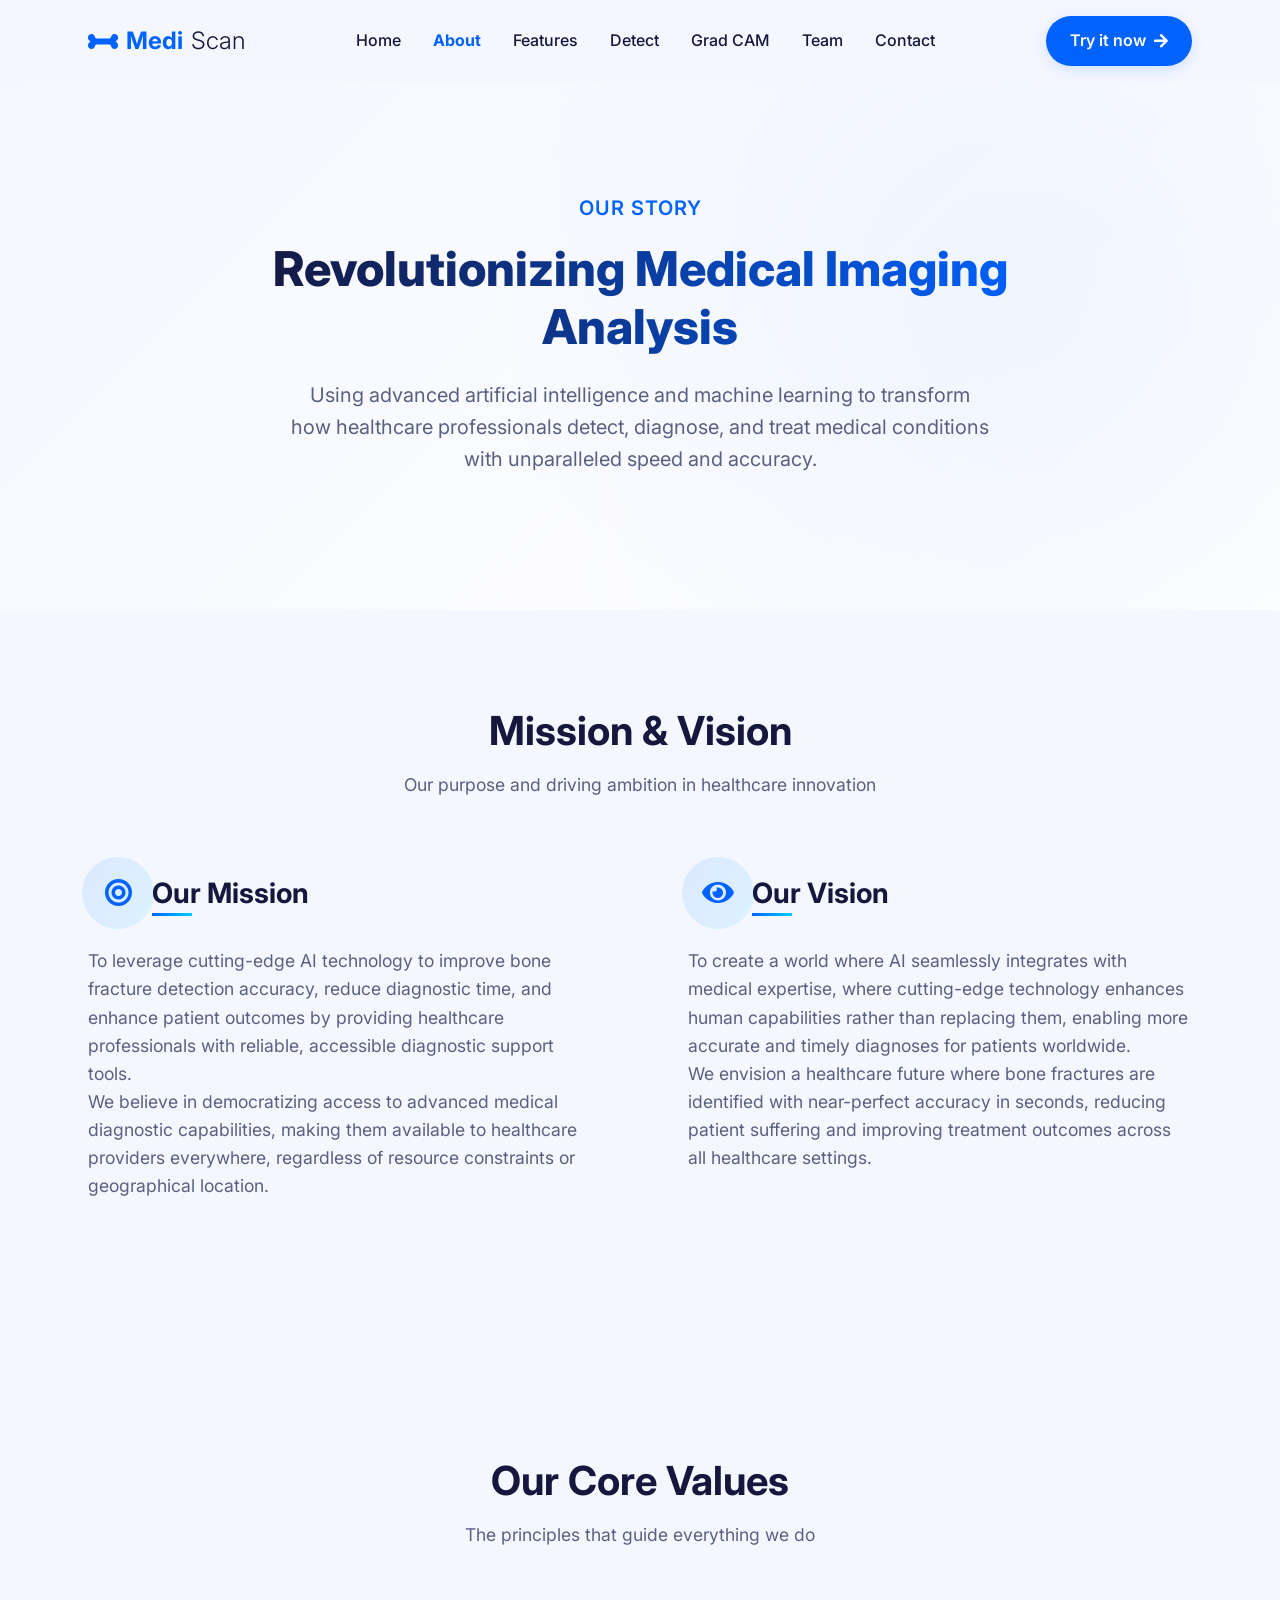
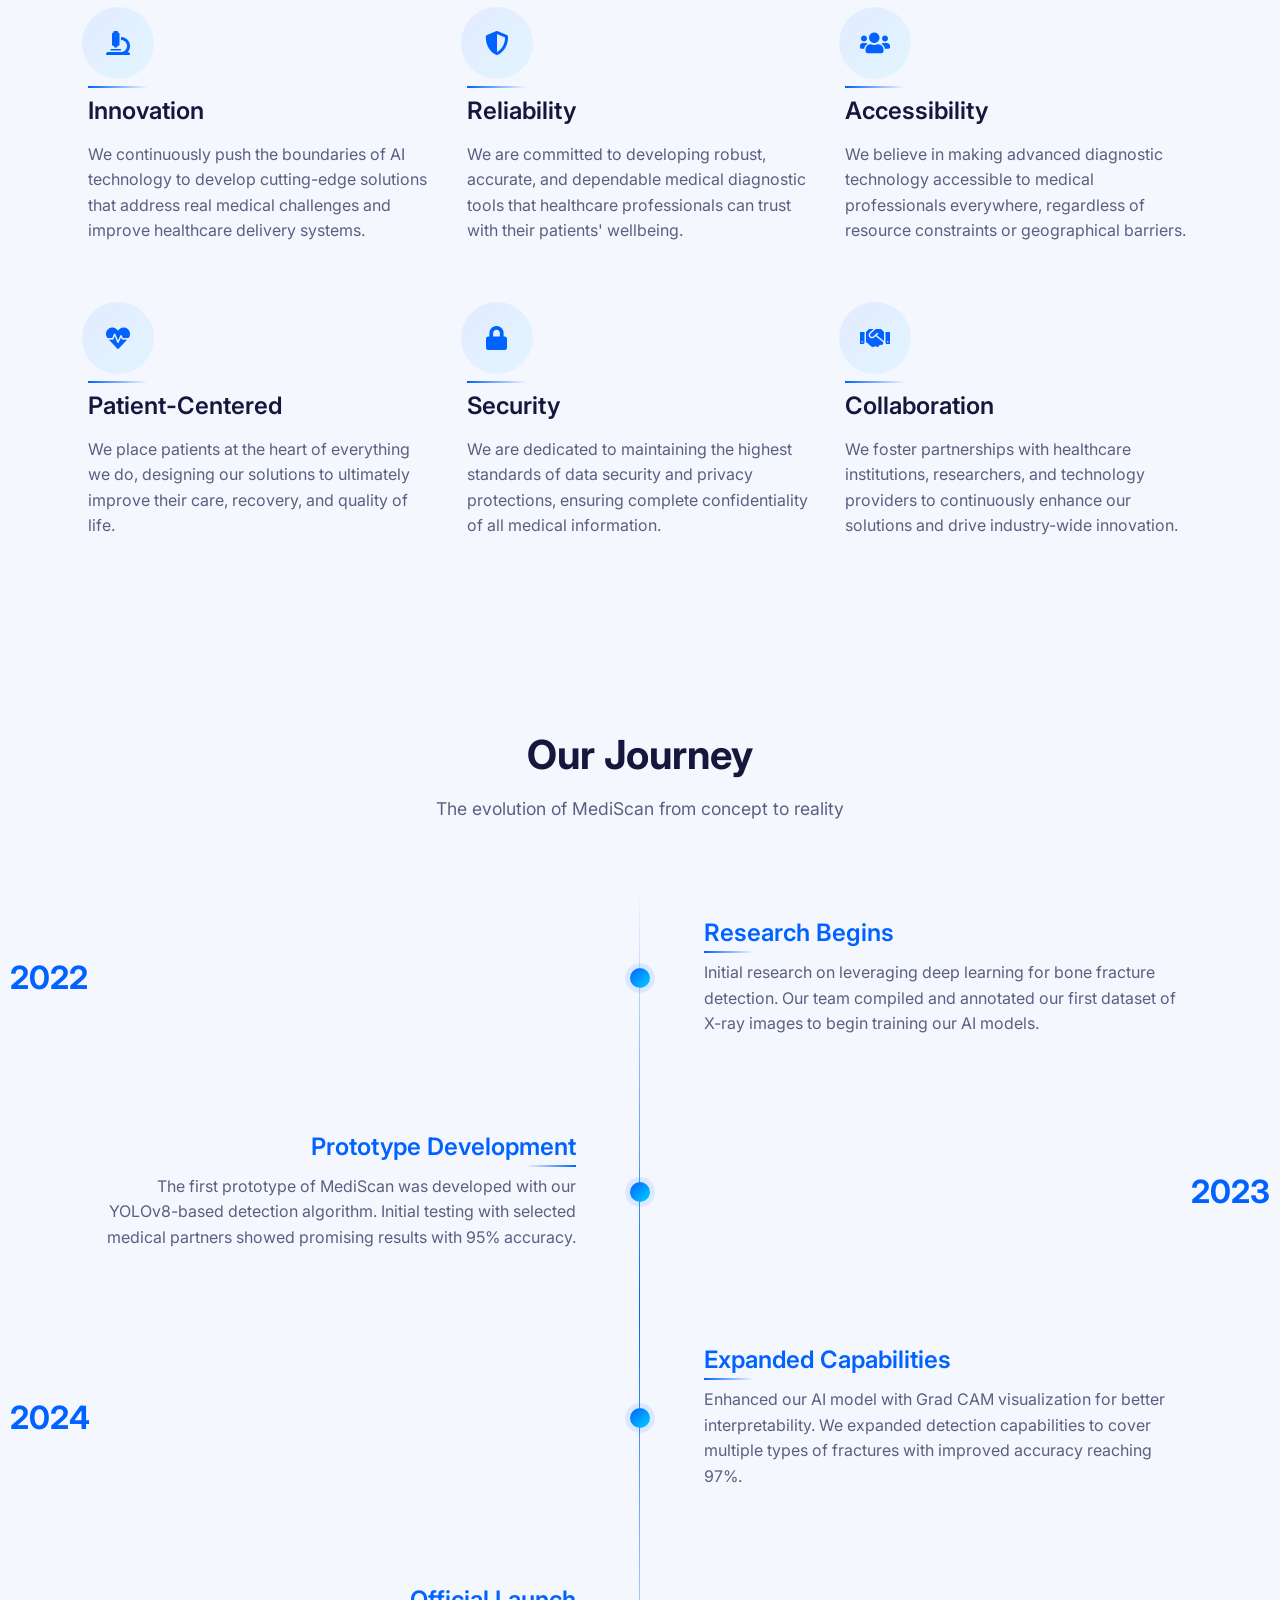
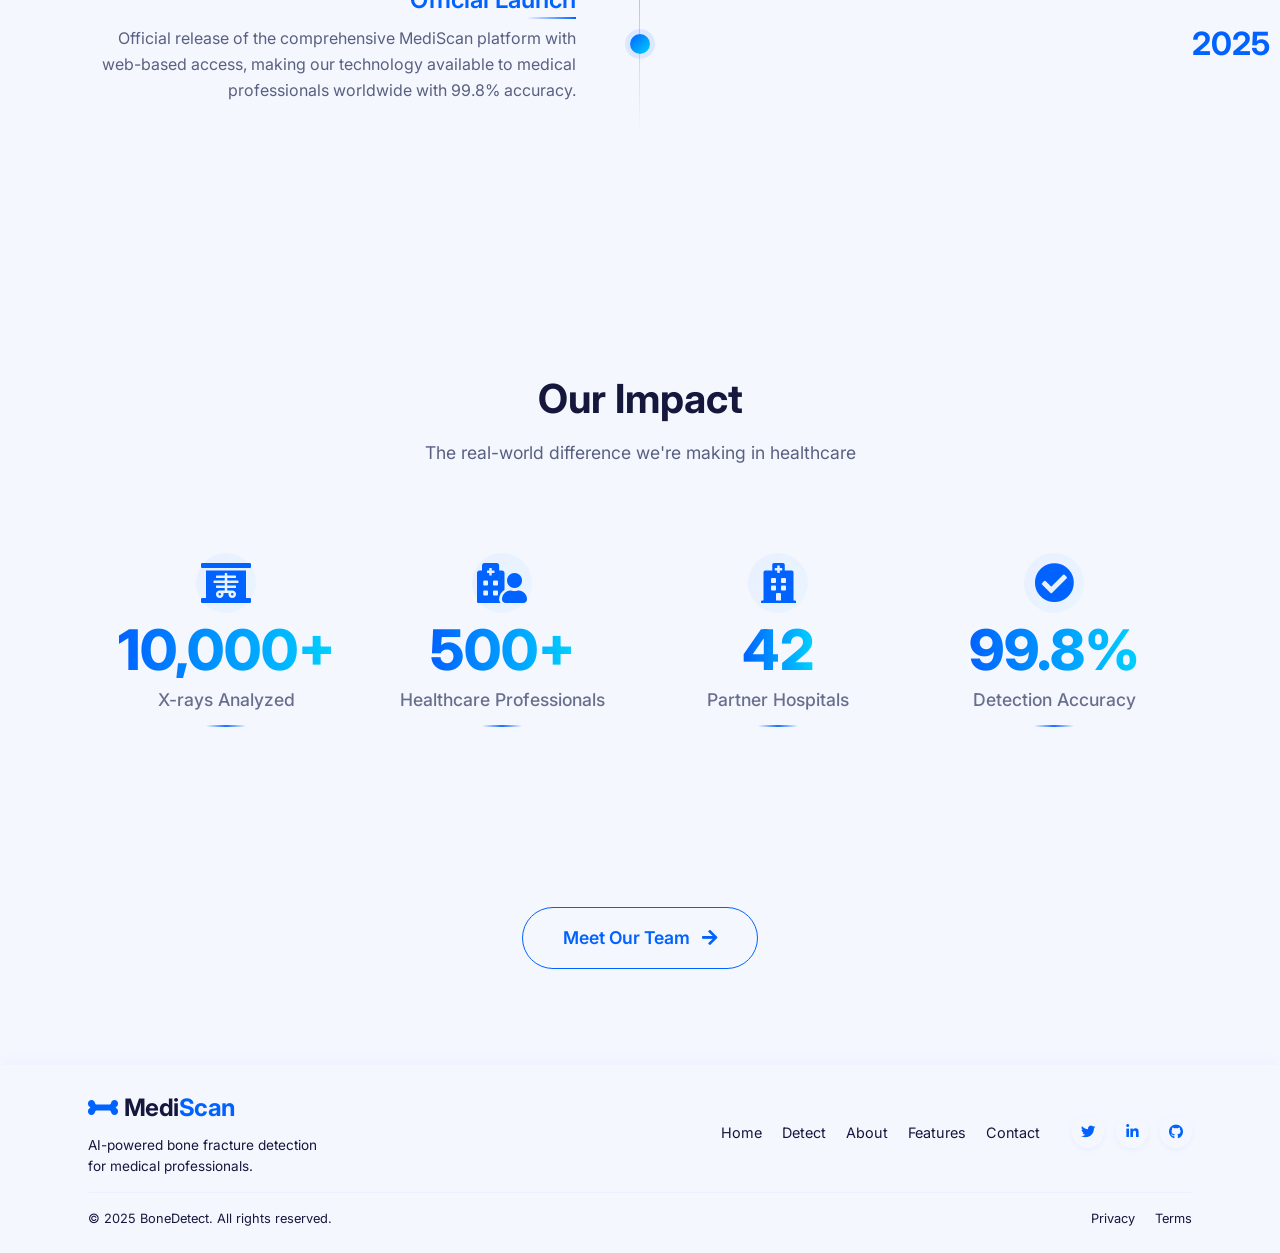
==== frontend/about.html @ 1d13b3a8 "Add team page with member profiles and animations - Created a new HTML file for the team page. - Imp" ====
<!DOCTYPE html>
<html lang="en">
  <head>
    <meta charset="UTF-8" />
    <meta name="viewport" content="width=device-width, initial-scale=1.0" />
    <title>MediScan | About Us</title>
    <link rel="stylesheet" href="styles.css" />
    <link rel="stylesheet" href="footer-styles.css" />
    <link rel="preconnect" href="https://fonts.googleapis.com">
    <link rel="preconnect" href="https://fonts.gstatic.com" crossorigin>
    <link href="https://fonts.googleapis.com/css2?family=Inter:wght@300;400;500;600;700;800&display=swap" rel="stylesheet">
    <link rel="stylesheet" href="https://cdnjs.cloudflare.com/ajax/libs/font-awesome/5.15.4/css/all.min.css" />
    <style>
      /* Custom About Page Styles */
      .about-hero {
        padding: 12rem 0 6rem;
        position: relative;
        overflow: hidden;
        background: linear-gradient(135deg, var(--surface-2) 0%, var(--white) 100%);
      }
      
      .about-hero-shape {
        position: absolute;
        top: -50%;
        right: -20%;
        width: 80%;
        height: 200%;
        background: radial-gradient(circle at center, rgba(0, 98, 255, 0.05) 0%, rgba(234, 239, 255, 0) 70%);
        border-radius: 50%;
        z-index: 0;
        animation: float 10s ease-in-out infinite;
      }
      
      .about-hero-content {
        position: relative;
        z-index: 1;
        max-width: 800px;
        margin: 0 auto;
        text-align: center;
      }
      
      .about-subtitle {
        font-size: 1.25rem;
        color: var(--primary);
        margin-bottom: 1rem;
        font-weight: 600;
        letter-spacing: 1px;
        text-transform: uppercase;
      }
      
      .about-title {
        font-size: 3rem;
        line-height: 1.2;
        margin-bottom: 1.5rem;
        font-weight: 800;
        background: linear-gradient(90deg, var(--text) 0%, var(--primary) 100%);
        -webkit-background-clip: text;
        -webkit-text-fill-color: transparent;
      }
      
      .about-description {
        font-size: 1.25rem;
        color: var(--text-light);
        margin-bottom: 2.5rem;
        max-width: 700px;
        margin-left: auto;
        margin-right: auto;
      }
      
      .about-section {
        padding: 6rem 0;
        position: relative;
      }
      
      .about-section.bg-light {
        background-color: var(--surface-2);
      }
      
      .section-header {
        text-align: center;
        max-width: 700px;
        margin: 0 auto 4rem;
      }
      
      .section-title {
        font-size: 2.5rem;
        font-weight: 700;
        margin-bottom: 1rem;
        color: var(--text);
      }
      
      .section-subtitle {
        font-size: 1.1rem;
        color: var(--text-light);
      }
      
      /* Mission & Vision Styles - Modern Flowing Design */
      .mission-vision-container {
        display: grid;
        grid-template-columns: repeat(2, 1fr);
        gap: 6rem;
        margin-bottom: 4rem;
        position: relative;
      }
      
      .mission-vision-container::after {
        content: "";
        position: absolute;
        top: 10%;
        left: 50%;
        height: 80%;
        width: 1px;
        background: linear-gradient(to bottom, transparent, var(--primary-light), transparent);
      }
      
      .mission-content, .vision-content {
        position: relative;
      }
      
      .mv-icon {
        display: inline-flex;
        align-items: center;
        justify-content: center;
        width: 60px;
        height: 60px;
        margin-bottom: 1.5rem;
        font-size: 1.75rem;
        color: var(--primary);
        position: relative;
        background: none;
      }
      
      .mv-icon::before {
        content: "";
        position: absolute;
        width: 100%;
        height: 100%;
        background: linear-gradient(135deg, rgba(0, 98, 255, 0.1) 0%, rgba(0, 209, 255, 0.1) 100%);
        border-radius: 50%;
        transform: scale(1.2) rotate(-15deg);
        z-index: -1;
      }
      
      .mv-title {
        font-size: 1.75rem;
        margin-bottom: 1rem;
        font-weight: 700;
        color: var(--text);
        position: relative;
        display: inline-block;
      }
      
      .mv-title::after {
        content: "";
        position: absolute;
        bottom: -5px;
        left: 0;
        width: 40px;
        height: 3px;
        background: linear-gradient(90deg, var(--primary) 0%, var(--accent) 100%);
      }
      
      .mv-text {
        color: var(--text-light);
        font-size: 1.1rem;
        line-height: 1.6;
      }
      
      /* Values Section - Modern Flowing Design */
      .values-container {
        display: grid;
        grid-template-columns: repeat(6, 1fr);
        gap: 4rem 2rem;
      }
      
      .value-item {
        grid-column: span 2;
        position: relative;
        transition: transform 0.3s ease;
      }
      
      .value-item:hover {
        transform: translateY(-8px);
      }
      
      .value-icon {
        width: 60px;
        height: 60px;
        display: flex;
        align-items: center;
        justify-content: center;
        margin-bottom: 1.5rem;
        font-size: 1.5rem;
        position: relative;
        color: var(--primary);
      }
      
      .value-icon::before {
        content: "";
        position: absolute;
        width: 100%;
        height: 100%;
        background: linear-gradient(135deg, rgba(0, 98, 255, 0.08) 0%, rgba(0, 209, 255, 0.08) 100%);
        border-radius: 50%;
        transform: scale(1.2);
        z-index: -1;
      }
      
      .value-icon::after {
        content: "";
        position: absolute;
        width: 100%;
        height: 2px;
        background: linear-gradient(90deg, var(--primary) 0%, transparent 100%);
        bottom: -15px;
        left: 0;
      }
      
      .value-title {
        font-size: 1.5rem;
        margin-bottom: 1rem;
        font-weight: 600;
        color: var(--text);
        position: relative;
        display: inline-block;
      }
      
      .value-description {
        color: var(--text-light);
        font-size: 1rem;
        line-height: 1.6;
      }
      
      /* Timeline Section - Modern Flowing Design */
      .timeline {
        position: relative;
        max-width: 1100px;
        margin: 3rem auto;
        padding: 2rem 0;
      }
      
      .timeline::before {
        content: '';
        position: absolute;
        top: 0;
        left: 50%;
        margin-left: -1px;
        width: 1px;
        height: 100%;
        background: linear-gradient(to bottom, transparent, var(--primary), transparent);
      }
      
      .timeline-item {
        position: relative;
        margin-bottom: 6rem;
        display: grid;
        grid-template-columns: 1fr 1fr;
        align-items: center;
      }
      
      .timeline-item:last-child {
        margin-bottom: 0;
      }
      
      .timeline-item:nth-child(odd) .timeline-content {
        grid-column: 2;
        grid-row: 1;
        padding-left: 4rem;
        text-align: left;
      }
      
      .timeline-item:nth-child(even) .timeline-content {
        grid-column: 1;
        grid-row: 1;
        padding-right: 4rem;
        text-align: right;
      }
      
      .timeline-content {
        position: relative;
        transition: transform 0.3s ease;
      }
      
      .timeline-item:nth-child(odd) .timeline-content:hover {
        transform: translateX(10px);
      }
      
      .timeline-item:nth-child(even) .timeline-content:hover {
        transform: translateX(-10px);
      }
      
      .timeline-year {
        position: absolute;
        top: 50%;
        color: var(--primary);
        display: flex;
        align-items: center;
        justify-content: center;
        font-weight: 700;
        transform: translateY(-50%);
        z-index: 2;
        font-size: 2rem;
        background: none;
      }
      
      .timeline-item:nth-child(odd) .timeline-year {
        left: -80px;
      }
      
      .timeline-item:nth-child(even) .timeline-year {
        right: -80px;
      }
      
      .timeline-item::after {
        content: '';
        position: absolute;
        top: 50%;
        left: 50%;
        width: 20px;
        height: 20px;
        border-radius: 50%;
        background: linear-gradient(135deg, var(--primary) 0%, var(--accent) 100%);
        transform: translate(-50%, -50%);
        z-index: 1;
        box-shadow: 0 0 0 5px rgba(0, 98, 255, 0.1);
      }
      
      .timeline-title {
        font-size: 1.5rem;
        margin-bottom: 0.75rem;
        font-weight: 600;
        color: var(--primary);
        position: relative;
        display: inline-block;
      }
      
      .timeline-item:nth-child(odd) .timeline-title::after {
        content: "";
        position: absolute;
        bottom: -5px;
        left: 0;
        width: 50px;
        height: 2px;
        background: linear-gradient(90deg, var(--primary), transparent);
      }
      
      .timeline-item:nth-child(even) .timeline-title::after {
        content: "";
        position: absolute;
        bottom: -5px;
        right: 0;
        width: 50px;
        height: 2px;
        background: linear-gradient(90deg, transparent, var(--primary));
      }
      
      .timeline-description {
        color: var(--text-light);
        font-size: 1rem;
        line-height: 1.6;
      }
      
      /* Stats Section - Modern Flowing Design */
      .stats-row {
        display: flex;
        flex-wrap: wrap;
        justify-content: space-between;
        position: relative;
        padding: 2rem 0;
      }
      
      .stat-block {
        flex: 1;
        min-width: 200px;
        padding: 0 2rem;
        margin-bottom: 2rem;
        position: relative;
        display: flex;
        flex-direction: column;
        align-items: center;
        transition: transform 0.3s ease;
      }
      
      .stat-block:hover {
        transform: translateY(-10px);
      }
      
      .stat-block::after {
        content: "";
        position: absolute;
        top: 10%;
        right: 0;
        width: 1px;
        height: 80%;
        background: linear-gradient(to bottom, transparent, var(--primary-light) 30%, var(--primary-light) 70%, transparent);
        opacity: 0.5;
      }
      
      .stat-block:last-child::after {
        display: none;
      }
      
      .stat-icon {
        position: relative;
        width: auto;
        height: auto;
        border-radius: 0;
        display: flex;
        align-items: center;
        justify-content: center;
        margin-bottom: 1.2rem;
        color: var(--primary);
        font-size: 2.5rem;
        background: none;
        transform: none;
      }
      
      .stat-icon::before {
        content: "";
        position: absolute;
        width: 60px;
        height: 60px;
        background: linear-gradient(135deg, rgba(0, 98, 255, 0.05) 0%, rgba(0, 209, 255, 0.05) 100%);
        border-radius: 50%;
        transform: scale(1) rotate(-15deg);
        z-index: -1;
      }
      
      .stat-number {
        font-size: 3.5rem;
        font-weight: 800;
        margin-bottom: 0.5rem;
        background: linear-gradient(90deg, var(--primary) 0%, var(--accent) 100%);
        -webkit-background-clip: text;
        -webkit-text-fill-color: transparent;
        line-height: 1;
      }
      
      .stat-label {
        color: var(--text-light);
        font-size: 1.1rem;
        font-weight: 500;
        text-align: center;
        position: relative;
      }
      
      .stat-label::after {
        content: "";
        position: absolute;
        bottom: -12px;
        left: 50%;
        transform: translateX(-50%);
        width: 40px;
        height: 2px;
        background: linear-gradient(90deg, transparent, var(--primary), transparent);
      }
      
      .team-preview {
        margin-top: 5rem;
        text-align: center;
        position: relative;
        padding-top: 3rem;
      }
      
      .team-preview::before {
        content: "";
        position: absolute;
        top: 0;
        left: 50%;
        transform: translateX(-50%);
        width: 200px;
        height: 1px;
        background: linear-gradient(90deg, transparent, var(--primary-light), transparent);
      }
      
      .team-cta {
        display: inline-flex;
        align-items: center;
        gap: 0.75rem;
        background: none;
        color: var(--primary);
        border: 1px solid var(--primary);
        border-radius: 50px;
        padding: 1rem 2.5rem;
        font-size: 1.1rem;
        font-weight: 600;
        text-decoration: none;
        transition: all 0.3s ease;
        position: relative;
        overflow: hidden;
        z-index: 1;
      }
      
      .team-cta::before {
        content: "";
        position: absolute;
        top: 0;
        left: 0;
        width: 0;
        height: 100%;
        background: linear-gradient(90deg, var(--primary) 0%, var(--primary-dark) 100%);
        transition: all 0.3s ease;
        z-index: -1;
      }
      
      .team-cta:hover {
        color: white;
        transform: translateY(-5px);
        box-shadow: 0 10px 20px rgba(0, 98, 255, 0.15);
      }
      
      .team-cta:hover::before {
        width: 100%;
      }
      
      @media (max-width: 992px) {
        .about-title {
          font-size: 2.5rem;
        }
        
        .mission-vision-container {
          grid-template-columns: 1fr;
          gap: 4rem;
        }
        
        .values-container {
          grid-template-columns: repeat(2, 1fr);
        }
        
        .value-item {
          grid-column: span 1;
        }
      }
      
      @media (max-width: 768px) {
        .about-hero {
          padding: 9rem 0 4rem;
        }
        
        .about-title {
          font-size: 2.2rem;
        }
        
        .about-description {
          font-size: 1.1rem;
        }
        
        .section-title {
          font-size: 2rem;
        }
        
        .values-container {
          grid-template-columns: 1fr;
        }
        
        .timeline::before {
          left: 30px;
        }
        
        .timeline-item {
          grid-template-columns: 1fr;
        }
        
        .timeline-item:nth-child(odd) .timeline-content,
        .timeline-item:nth-child(even) .timeline-content {
          grid-column: 1;
          grid-row: 1;
          padding-left: 60px;
          padding-right: 0;
          text-align: left;
        }
        
        .timeline-item:nth-child(odd) .timeline-year,
        .timeline-item:nth-child(even) .timeline-year {
          left: 0;
          top: 0;
          transform: none;
          width: 80px;
        }
        
        .timeline-item::after {
          left: 30px;
        }
        
        .stat-block::after {
          display: none;
        }
        
        .stat-block {
          flex-basis: 50%;
        }
      }
      
      @media (max-width: 576px) {
        .stat-block {
          flex-basis: 100%;
        }
      }
      
      /* Animations */
      @keyframes float {
        0% {
          transform: translateY(0) rotate(0);
        }
        50% {
          transform: translateY(-30px) rotate(8deg);
        }
        100% {
          transform: translateY(0) rotate(0);
        }
      }
    </style>
  </head>

  <body>
    <!-- NAVIGATION PLACEHOLDER -->
    <div id="nav-placeholder"></div>

    <!-- CONTENT SECTIONS -->
    <main class="about-page">
      <!-- ABOUT HERO SECTION -->
      <section class="about-hero">
        <div class="about-hero-shape"></div>
        <div class="container">
          <div class="about-hero-content">
            <p class="about-subtitle">Our Story</p>
            <h1 class="about-title">Revolutionizing Medical Imaging Analysis</h1>
            <p class="about-description">
              Using advanced artificial intelligence and machine learning to transform how healthcare professionals detect, diagnose, and treat medical conditions with unparalleled speed and accuracy.
            </p>
          </div>
        </div>
      </section>

      <!-- MISSION & VISION SECTION -->
      <section class="about-section">
        <div class="container">
          <div class="section-header">
            <h2 class="section-title">Mission & Vision</h2>
            <p class="section-subtitle">Our purpose and driving ambition in healthcare innovation</p>
          </div>

          <div class="mission-vision-container">
            <div class="mission-content">
              <div class="mv-icon">
                <i class="fas fa-bullseye"></i>
              </div>
              <h3 class="mv-title">Our Mission</h3>
              <p class="mv-text">
                To leverage cutting-edge AI technology to improve bone fracture detection accuracy, reduce diagnostic time, and enhance patient outcomes by providing healthcare professionals with reliable, accessible diagnostic support tools.
              </p>
              <p class="mv-text">
                We believe in democratizing access to advanced medical diagnostic capabilities, making them available to healthcare providers everywhere, regardless of resource constraints or geographical location.
              </p>
            </div>

            <div class="vision-content">
              <div class="mv-icon">
                <i class="fas fa-eye"></i>
              </div>
              <h3 class="mv-title">Our Vision</h3>
              <p class="mv-text">
                To create a world where AI seamlessly integrates with medical expertise, where cutting-edge technology enhances human capabilities rather than replacing them, enabling more accurate and timely diagnoses for patients worldwide.
              </p>
              <p class="mv-text">
                We envision a healthcare future where bone fractures are identified with near-perfect accuracy in seconds, reducing patient suffering and improving treatment outcomes across all healthcare settings.
              </p>
            </div>
          </div>
        </div>
      </section>

      <!-- CORE VALUES SECTION -->
      <section class="about-section bg-light">
        <div class="container">
          <div class="section-header">
            <h2 class="section-title">Our Core Values</h2>
            <p class="section-subtitle">The principles that guide everything we do</p>
          </div>

          <div class="values-container">
            <div class="value-item">
              <div class="value-icon">
                <i class="fas fa-microscope"></i>
              </div>
              <h3 class="value-title">Innovation</h3>
              <p class="value-description">
                We continuously push the boundaries of AI technology to develop cutting-edge solutions that address real medical challenges and improve healthcare delivery systems.
              </p>
            </div>

            <div class="value-item">
              <div class="value-icon">
                <i class="fas fa-shield-alt"></i>
              </div>
              <h3 class="value-title">Reliability</h3>
              <p class="value-description">
                We are committed to developing robust, accurate, and dependable medical diagnostic tools that healthcare professionals can trust with their patients' wellbeing.
              </p>
            </div>

            <div class="value-item">
              <div class="value-icon">
                <i class="fas fa-users"></i>
              </div>
              <h3 class="value-title">Accessibility</h3>
              <p class="value-description">
                We believe in making advanced diagnostic technology accessible to medical professionals everywhere, regardless of resource constraints or geographical barriers.
              </p>
            </div>

            <div class="value-item">
              <div class="value-icon">
                <i class="fas fa-heartbeat"></i>
              </div>
              <h3 class="value-title">Patient-Centered</h3>
              <p class="value-description">
                We place patients at the heart of everything we do, designing our solutions to ultimately improve their care, recovery, and quality of life.
              </p>
            </div>

            <div class="value-item">
              <div class="value-icon">
                <i class="fas fa-lock"></i>
              </div>
              <h3 class="value-title">Security</h3>
              <p class="value-description">
                We are dedicated to maintaining the highest standards of data security and privacy protections, ensuring complete confidentiality of all medical information.
              </p>
            </div>

            <div class="value-item">
              <div class="value-icon">
                <i class="fas fa-handshake"></i>
              </div>
              <h3 class="value-title">Collaboration</h3>
              <p class="value-description">
                We foster partnerships with healthcare institutions, researchers, and technology providers to continuously enhance our solutions and drive industry-wide innovation.
              </p>
            </div>
          </div>
        </div>
      </section>

      <!-- TIMELINE SECTION -->
      <section class="about-section">
        <div class="container">
          <div class="section-header">
            <h2 class="section-title">Our Journey</h2>
            <p class="section-subtitle">The evolution of MediScan from concept to reality</p>
          </div>

          <div class="timeline">
            <div class="timeline-item">
              <div class="timeline-content">
                <h3 class="timeline-title">Research Begins</h3>
                <p class="timeline-description">
                  Initial research on leveraging deep learning for bone fracture detection. Our team compiled and annotated our first dataset of X-ray images to begin training our AI models.
                </p>
              </div>
              <div class="timeline-year">2022</div>
            </div>

            <div class="timeline-item">
              <div class="timeline-content">
                <h3 class="timeline-title">Prototype Development</h3>
                <p class="timeline-description">
                  The first prototype of MediScan was developed with our YOLOv8-based detection algorithm. Initial testing with selected medical partners showed promising results with 95% accuracy.
                </p>
              </div>
              <div class="timeline-year">2023</div>
            </div>

            <div class="timeline-item">
              <div class="timeline-content">
                <h3 class="timeline-title">Expanded Capabilities</h3>
                <p class="timeline-description">
                  Enhanced our AI model with Grad CAM visualization for better interpretability. We expanded detection capabilities to cover multiple types of fractures with improved accuracy reaching 97%.
                </p>
              </div>
              <div class="timeline-year">2024</div>
            </div>

            <div class="timeline-item">
              <div class="timeline-content">
                <h3 class="timeline-title">Official Launch</h3>
                <p class="timeline-description">
                  Official release of the comprehensive MediScan platform with web-based access, making our technology available to medical professionals worldwide with 99.8% accuracy.
                </p>
              </div>
              <div class="timeline-year">2025</div>
            </div>
          </div>
        </div>
      </section>

      <!-- STATS SECTION -->
      <section class="about-section bg-light">
        <div class="container">
          <div class="section-header">
            <h2 class="section-title">Our Impact</h2>
            <p class="section-subtitle">The real-world difference we're making in healthcare</p>
          </div>

          <div class="stats-row">
            <div class="stat-block">
              <div class="stat-icon">
                <i class="fas fa-x-ray"></i>
              </div>
              <div class="stat-number">10,000+</div>
              <div class="stat-label">X-rays Analyzed</div>
            </div>

            <div class="stat-block">
              <div class="stat-icon">
                <i class="fas fa-hospital-user"></i>
              </div>
              <div class="stat-number">500+</div>
              <div class="stat-label">Healthcare Professionals</div>
            </div>

            <div class="stat-block">
              <div class="stat-icon">
                <i class="fas fa-hospital"></i>
              </div>
              <div class="stat-number">42</div>
              <div class="stat-label">Partner Hospitals</div>
            </div>

            <div class="stat-block">
              <div class="stat-icon">
                <i class="fas fa-check-circle"></i>
              </div>
              <div class="stat-number">99.8%</div>
              <div class="stat-label">Detection Accuracy</div>
            </div>
          </div>

          <div class="team-preview">
            <a href="team.html" class="team-cta">
              Meet Our Team <i class="fas fa-arrow-right"></i>
            </a>
          </div>
        </div>
      </section>
    </main>

    <!-- FOOTER -->
    <div id="footer-placeholder"></div>

    <!-- Scripts -->
    <script src="nav-handler.js"></script>
    <script src="footer-handler.js"></script>
    <script>
      // Animation on scroll
      const animatedSections = document.querySelectorAll('.mission-content, .vision-content, .value-item, .timeline-item, .stat-block');
      
      const observer = new IntersectionObserver((entries) => {
        entries.forEach(entry => {
          if (entry.isIntersecting) {
            entry.target.style.opacity = '1';
            entry.target.style.transform = 'translateY(0)';
            observer.unobserve(entry.target);
          }
        });
      }, { threshold: 0.15 });
      
      animatedSections.forEach(el => {
        el.style.opacity = '0';
        el.style.transform = 'translateY(30px)';
        el.style.transition = 'opacity 0.6s ease, transform 0.6s ease';
        observer.observe(el);
      });
    </script>
  </body>
</html>
---- frontend/styles.css ----
:root {
  /* Modern color palette */
  --primary: #0062FF;
  --primary-dark: #0048c2;
  --secondary: #EAEFFF;
  --accent: #00D1FF;
  --text: #15173D;
  --text-light: #596080;
  --bg: #FFFFFF;
  --white: #ffffff;
  --error: #FF8A80;
  --success: #81C784;
  --bone: #FAFBFF;
  --surface-1: #FFFFFF;
  --surface-2: #F5F7FF;
  --shadow: 0 4px 20px rgba(0, 98, 255, 0.08);
  --card-shadow: 0 8px 30px rgba(0, 98, 255, 0.05);
  --transition: all 0.3s ease;
  --font-xs: 0.875rem;    /* 14px */
  --font-sm: 1rem;        /* 16px */
  --font-md: 1.125rem;    /* 18px */
  --font-lg: 1.25rem;     /* 20px */
  --font-xl: 1.5rem;      /* 24px */
  --font-2xl: 2rem;       /* 32px */
  --font-3xl: 2.5rem;     /* 40px */
  --font-4xl: 3.5rem;     /* 56px */
  --heading-font: 'Inter', sans-serif;
  --body-font: 'Inter', sans-serif;
}

* {
  margin: 0;
  padding: 0;
  box-sizing: border-box;
}

/* Core Animations */
@keyframes fade-in {
  0% { opacity: 0; transform: translateY(20px); }
  100% { opacity: 1; transform: translateY(0); }
}

@keyframes slide-in-left {
  0% { opacity: 0; transform: translateX(-30px); }
  100% { opacity: 1; transform: translateX(0); }
}

@keyframes slide-in-right {
  0% { opacity: 0; transform: translateX(30px); }
  100% { opacity: 1; transform: translateX(0); }
}

@keyframes scale-in {
  0% { opacity: 0; transform: scale(0.9); }
  100% { opacity: 1; transform: scale(1); }
}

@keyframes float {
  0% { transform: translateY(0px); }
  50% { transform: translateY(-10px); }
  100% { transform: translateY(0px); }
}

body {
  font-family: var(--body-font), -apple-system, BlinkMacSystemFont, 'Segoe UI', Roboto, sans-serif;
  background-color: var(--surface-2);
  color: var(--text);
  line-height: 1.6;
  overflow-x: hidden;
  margin: 0;
}

/* HEADER AND NAVIGATION */
.header {
  position: fixed;
  width: 100%;
  z-index: 1000;
  transition: background-color 0.3s ease, box-shadow 0.3s ease;
  padding: 1rem 0;
  background-color: var(--surface-2);
}

.header.scrolled {
  background-color: var(--surface-2);
  backdrop-filter: blur(10px);
  box-shadow: 0 4px 20px rgba(0, 0, 0, 0.06);
}

.container {
  width: 90%;
  max-width: 1400px;
  margin: 0 auto;
}

.nav-container {
  display: flex;
  justify-content: space-between;
  align-items: center;
}

.logo {
  font-weight: 700;
  font-size: 1.5rem;
  color: var(--primary);
  text-decoration: none;
  display: flex;
  align-items: center;
  gap: 0.5rem;
}

.logo span {
  font-weight: 300;
  color: var(--text);
}

.nav-links {
  display: flex;
  gap: 2rem;
  align-items: center;
}

.nav-links a {
  color: var(--text);
  text-decoration: none;
  font-weight: 500;
  font-size: 1rem;
  transition: color 0.3s ease;
  position: relative;
}

.nav-links a::after {
  content: '';
  position: absolute;
  bottom: -5px;
  left: 0;
  width: 0;
  height: 2px;
  background-color: var(--primary);
  transition: width 0.3s ease;
}

.nav-links a:hover {
  color: var(--primary);
}

.nav-links a:hover::after {
  width: 100%;
}

.cta-button {
  background-color: var(--primary);
  color: var(--white);
  border: none;
  border-radius: 50px;
  padding: 0.75rem 1.5rem;
  font-weight: 600;
  cursor: pointer;
  transition: transform 0.3s ease, background-color 0.3s ease, box-shadow 0.3s ease;
  box-shadow: 0 4px 15px rgba(0, 98, 255, 0.15);
  display: inline-flex;
  align-items: center;
  gap: 0.5rem;
  text-decoration: none;
}

.cta-button:hover {
  background-color: var(--primary-dark);
  transform: translateY(-2px);
  box-shadow: 0 6px 20px rgba(0, 98, 255, 0.2);
}

.mobile-menu-button {
  display: none;
  background: none;
  border: none;
  color: var(--text);
  font-size: 1.5rem;
  cursor: pointer;
}

/* MOBILE NAVIGATION */
.mobile-nav {
  position: fixed;
  top: 0;
  left: 0;
  width: 100%;
  height: 100vh;
  background-color: var(--white);
  display: flex;
  flex-direction: column;
  padding: 2rem;
  transform: translateY(-100%);
  transition: transform 0.3s ease;
  z-index: 1001;
}

.mobile-nav.active {
  transform: translateY(0);
}

.mobile-nav-header {
  display: flex;
  justify-content: space-between;
  align-items: center;
  margin-bottom: 2rem;
}

.mobile-nav-close {
  background: none;
  border: none;
  font-size: 1.5rem;
  cursor: pointer;
}

.mobile-nav-links {
  display: flex;
  flex-direction: column;
  gap: 1.5rem;
}

.mobile-nav-links a {
  color: var(--text);
  text-decoration: none;
  font-size: 1.2rem;
  font-weight: 600;
}

/* HERO SECTION */
.hero {
  padding: 10rem 0 6rem;
  position: relative;
  overflow: hidden;
}

.hero-bg {
  position: absolute;
  top: -50%;
  right: -20%;
  width: 80%;
  height: 200%;
  background: radial-gradient(circle at center, rgba(0, 98, 255, 0.05) 0%, rgba(234, 239, 255, 0) 70%);
  border-radius: 50%;
  z-index: -1;
  animation: float 10s ease-in-out infinite;
}

.hero-grid {
  display: grid;
  grid-template-columns: 1.2fr 0.8fr;
  gap: 3rem;
  align-items: center;
}

.hero-content {
  animation: fade-in 1s ease forwards;
}

.hero-image {
  position: relative;
}

.hero-image img {
  width: 100%;
  border-radius: 12px;
  box-shadow: 0 20px 40px rgba(0, 0, 0, 0.08);
  animation: scale-in 1s ease forwards;
}

.hero-badge {
  position: absolute;
  bottom: -20px;
  left: -20px;
  background: var(--white);
  padding: 1rem;
  border-radius: 12px;
  box-shadow: 0 10px 30px rgba(0, 0, 0, 0.06);
  display: flex;
  align-items: center;
  gap: 0.75rem;
  font-weight: 600;
  font-size: 0.9rem;
  animation: slide-in-left 1s 0.5s ease forwards;
  opacity: 0;
  transform: translateX(-30px);
}

.hero-badge-icon {
  background: var(--primary);
  color: var(--white);
  width: 40px;
  height: 40px;
  border-radius: 10px;
  display: flex;
  align-items: center;
  justify-content: center;
  font-size: 1.2rem;
}

.hero-heading {
  font-size: 3.5rem;
  line-height: 1.1;
  margin-bottom: 1.5rem;
  font-family: var(--heading-font);
  font-weight: 800;
  background: linear-gradient(90deg, var(--text) 0%, var(--primary) 100%);
  -webkit-background-clip: text;
  -webkit-text-fill-color: transparent;
}

.hero-subheading {
  font-size: 1.5rem;
  color: var(--primary);
  margin-bottom: 1.5rem;
  font-weight: 600;
}

.hero-description {
  font-size: 1.1rem;
  color: var(--text-light);
  margin-bottom: 2.5rem;
  max-width: 90%;
}

.hero-buttons {
  display: flex;
  gap: 1rem;
}

.btn-primary {
  background-color: var(--primary);
  color: var(--white);
  border: none;
  border-radius: 50px;
  padding: 1rem 2rem;
  font-weight: 600;
  font-size: 1rem;
  cursor: pointer;
  transition: transform 0.3s ease, background-color 0.3s ease, box-shadow 0.3s ease;
  box-shadow: 0 4px 15px rgba(0, 98, 255, 0.15);
  display: inline-flex;
  align-items: center;
  gap: 0.5rem;
  text-decoration: none;
}

.btn-primary:hover {
  background-color: var(--primary-dark);
  transform: translateY(-2px);
  box-shadow: 0 6px 20px rgba(0, 98, 255, 0.2);
}

.btn-secondary {
  background-color: transparent;
  color: var(--text);
  border: 2px solid var(--text-light);
  border-radius: 50px;
  padding: 1rem 2rem;
  font-weight: 600;
  font-size: 1rem;
  cursor: pointer;
  transition: all 0.3s ease;
  display: inline-flex;
  align-items: center;
  gap: 0.5rem;
  text-decoration: none;
}

.btn-secondary:hover {
  border-color: var(--primary);
  color: var(--primary);
  transform: translateY(-2px);
}

/* FEATURES SECTION */
.features {
  padding: 8rem 0;
  position: relative;
}

.section-title {
  font-size: 2.5rem;
  margin-bottom: 1rem;
  text-align: center;
  font-weight: 700;
}

.section-description {
  font-size: 1.1rem;
  color: var(--text-light);
  text-align: center;
  max-width: 700px;
  margin: 0 auto 4rem;
}

.features-grid {
  display: grid;
  grid-template-columns: repeat(3, 1fr);
  gap: 3rem;
}

.feature {
  position: relative;
  opacity: 0;
  transform: translateY(20px);
}

.feature-icon {
  display: inline-flex;
  align-items: center;
  justify-content: center;
  width: 70px;
  height: 70px;
  border-radius: 20px;
  margin-bottom: 1.5rem;
  font-size: 1.75rem;
  color: var(--white);
  position: relative;
}

.feature:nth-child(1) .feature-icon {
  background: linear-gradient(135deg, #4BA3FF, #0062FF);
}

.feature:nth-child(2) .feature-icon {
  background: linear-gradient(135deg, #00D1FF, #00A0FF);
}

.feature:nth-child(3) .feature-icon {
  background: linear-gradient(135deg, #5E7BFE, #3851E0);
}

.feature-title {
  font-size: 1.5rem;
  margin-bottom: 1rem;
  font-weight: 600;
}

.feature-description {
  color: var(--text-light);
  font-size: 1rem;
  line-height: 1.6;
}

/* STATISTICS SECTION */
.stats {
  padding: 0;
}

.stats-container {
  background: linear-gradient(135deg, var(--primary) 0%, #3851E0 100%);
  border-radius: 24px;
  padding: 4rem;
  color: var(--white);
  display: grid;
  grid-template-columns: repeat(3, 1fr);
  gap: 2rem;
  text-align: center;
  box-shadow: 0 20px 40px rgba(0, 98, 255, 0.12);
}

.stat-item {
  opacity: 0;
  transform: translateY(20px);
}

.stat-number {
  font-size: 3.5rem;
  font-weight: 700;
  line-height: 1;
  margin-bottom: 0.5rem;
}

.stat-label {
  font-size: 1rem;
  opacity: 0.9;
  font-weight: 500;
}

/* WORKFLOW SECTION */
.workflow {
  padding: 8rem 0;
  position: relative;
  overflow: hidden;
}

.workflow-grid {
  display: grid;
  grid-template-columns: repeat(3, 1fr);
  gap: 3rem;
  counter-reset: workflow-counter;
}

.workflow-item {
  position: relative;
  padding-left: 3rem;
  opacity: 0;
  transform: translateY(20px);
}

.workflow-item:before {
  counter-increment: workflow-counter;
  content: counter(workflow-counter);
  position: absolute;
  left: 0;
  top: 0;
  width: 50px;
  height: 50px;
  background-color: var(--primary);
  color: var(--white);
  border-radius: 50%;
  display: flex;
  align-items: center;
  justify-content: center;
  font-weight: 600;
  font-size: 1.25rem;
}

.workflow-title {
  font-size: 1.5rem;
  margin-bottom: 1rem;
  font-weight: 600;
}

.workflow-description {
  color: var(--text-light);
  font-size: 1rem;
  line-height: 1.6;
}

.workflow-connect {
  position: absolute;
  height: 2px;
  background-color: var(--primary);
  top: 25px;
  width: calc(33.333% - 5rem);
  left: calc(16.666% + 2.5rem);
  opacity: 0.3;
}

.workflow-connect:nth-child(2) {
  left: calc(50% + 2.5rem);
}

/* TESTIMONIALS SECTION */
.testimonials {
  padding: 8rem 0;
  background-color: var(--surface-2);
}

.testimonials-grid {
  display: grid;
  grid-template-columns: repeat(2, 1fr);
  gap: 2rem;
}

.testimonial {
  background: var(--surface-1);
  border-radius: 16px;
  padding: 2.5rem;
  box-shadow: 0 8px 30px rgba(0, 0, 0, 0.04);
  position: relative;
  opacity: 0;
  transform: translateY(20px);
}

.testimonial-quote {
  font-size: 1.25rem;
  color: var(--text);
  margin-bottom: 1.5rem;
  font-weight: 500;
  line-height: 1.6;
  position: relative;
}

.testimonial-quote::before {
  content: '"';
  position: absolute;
  top: -20px;
  left: -10px;
  font-size: 5rem;
  color: rgba(0, 98, 255, 0.1);
  font-family: serif;
  line-height: 1;
}

.testimonial-author {
  display: flex;
  align-items: center;
  gap: 1rem;
}

.testimonial-avatar {
  width: 50px;
  height: 50px;
  border-radius: 50%;
  background-color: var(--primary);
  color: var(--white);
  display: flex;
  align-items: center;
  justify-content: center;
  font-weight: 600;
  font-size: 1.25rem;
}

.testimonial-info {
  flex: 1;
}

.testimonial-name {
  font-weight: 600;
  font-size: 1.1rem;
  margin-bottom: 0.25rem;
}

.testimonial-role {
  color: var(--text-light);
  font-size: 0.9rem;
}

/* CTA SECTION */
.cta {
  padding: 8rem 0;
  position: relative;
  overflow: hidden;
}

.cta-container {
  background: linear-gradient(135deg, var(--primary) 0%, #3851E0 100%);
  border-radius: 24px;
  padding: 5rem 3rem;
  color: var(--white);
  text-align: center;
  position: relative;
  z-index: 1;
  box-shadow: 0 20px 40px rgba(0, 98, 255, 0.12);
  animation: scale-in 1s ease forwards;
}

.cta-bg {
  position: absolute;
  top: 0;
  left: 0;
  width: 100%;
  height: 100%;
  background: url('data:image/svg+xml;utf8,<svg width="100" height="100" viewBox="0 0 100 100" xmlns="http://www.w3.org/2000/svg"><circle cx="50" cy="50" r="40" fill="rgba(255,255,255,0.05)"/></svg>');
  background-size: 100px 100px;
  opacity: 0.5;
  z-index: -1;
}

.cta-title {
  font-size: 2.5rem;
  margin-bottom: 1.5rem;
  font-weight: 700;
}

.cta-description {
  font-size: 1.1rem;
  margin-bottom: 2.5rem;
  max-width: 700px;
  margin-left: auto;
  margin-right: auto;
  opacity: 0.9;
}

.btn-white {
  background-color: var(--white);
  color: var(--primary);
  border: none;
  border-radius: 50px;
  padding: 1rem 2rem;
  font-weight: 600;
  font-size: 1rem;
  cursor: pointer;
  transition: transform 0.3s ease, box-shadow 0.3s ease;
  box-shadow: 0 4px 15px rgba(0, 0, 0, 0.1);
  display: inline-flex;
  align-items: center;
  gap: 0.5rem;
  text-decoration: none;
}

.btn-white:hover {
  transform: translateY(-2px);
  box-shadow: 0 8px 25px rgba(0, 0, 0, 0.15);
}

/* FOOTER */
.footer {
  padding: 5rem 0 2rem;
  background-color: var(--surface-2);
  color: var(--text);
}

.footer-grid {
  display: grid;
  grid-template-columns: 1.5fr repeat(3, 1fr);
  gap: 3rem;
  margin-bottom: 4rem;
}

.footer-logo {
  font-weight: 700;
  font-size: 1.5rem;
  color: var(--primary);
  text-decoration: none;
  display: inline-block;
  margin-bottom: 1.5rem;
}

.footer-description {
  color: var(--text-light);
  margin-bottom: 2rem;
  font-size: 0.95rem;
}

.footer-social {
  display: flex;
  gap: 1rem;
}

.footer-social-link {
  width: 40px;
  height: 40px;
  border-radius: 50%;
  background-color: var(--surface-1);
  color: var(--text);
  display: flex;
  align-items: center;
  justify-content: center;
  text-decoration: none;
  transition: all 0.3s ease;
  box-shadow: 0 2px 10px rgba(0, 0, 0, 0.04);
}

.footer-social-link:hover {
  background-color: var(--primary);
  color: var(--white);
  transform: translateY(-3px);
  box-shadow: 0 5px 15px rgba(0, 98, 255, 0.15);
}

.footer-column-title {
  font-weight: 600;
  font-size: 1.1rem;
  margin-bottom: 1.5rem;
}

.footer-links {
  list-style: none;
}

.footer-link {
  margin-bottom: 0.75rem;
}

.footer-link a {
  color: var(--text-light);
  text-decoration: none;
  transition: color 0.3s ease;
  font-size: 0.95rem;
}

.footer-link a:hover {
  color: var(--primary);
}

.footer-bottom {
  display: flex;
  justify-content: space-between;
  align-items: center;
  padding-top: 2rem;
  border-top: 1px solid rgba(0, 0, 0, 0.06);
}

.footer-copyright {
  color: var(--text-light);
  font-size: 0.9rem;
}

.footer-legal {
  display: flex;
  gap: 1.5rem;
}

.footer-legal a {
  color: var(--text-light);
  text-decoration: none;
  font-size: 0.9rem;
  transition: color 0.3s ease;
}

.footer-legal a:hover {
  color: var(--primary);
}

/* BACKWARD COMPATIBILITY - keep existing functionality */
#result {
  margin-top: 10px;
  white-space: pre-wrap;
  font-size: 0.9rem;
  color: var(--text-light);
}

.custom-file-upload {
  display: inline-block;
  padding: 10px 20px;
  border: 2px dashed var(--primary);
  border-radius: 10px;
  cursor: pointer;
  background-color: var(--white);
  color: var(--primary);
  font-size: var(--font-sm);
  transition: var(--transition);
}

.custom-file-upload:hover {
  background-color: var(--primary);
  color: var(--white);
}

button {
  background: var(--primary);
  box-shadow: 0 4px 15px rgba(0, 98, 255, 0.15);
  border-radius: 8px;
  color: var(--white);
  border: none;
  padding: 10px 20px;
  font-size: var(--font-sm);
  cursor: pointer;
  transition: var(--transition);
  margin-top: 10px;
}

button:hover {
  background-color: var(--primary-dark);
}

#uploadContainer {
  background-color: var(--white);
  padding: 2rem;
  border-radius: 12px;
  box-shadow: var(--shadow);
  width: 90%;
  max-width: 1200px;
  margin: 2rem auto;
}

.image-container {
  display: grid;
  grid-template-columns: repeat(auto-fit, minmax(300px, 1fr));
  gap: 2rem;
  margin-top: 2rem;
  width: 100%;
}

.image-container img {
  width: 100%;
  height: 300px;
  object-fit: contain;
  border: 1px solid #ddd;
  border-radius: 8px;
  background: linear-gradient(135deg, var(--bone) 0%, var(--secondary) 100%);
  padding: 1rem;
  transition: transform 0.3s ease;
}

.image-container img:hover {
  transform: scale(1.02);
}

#progressBarContainer {
  width: 100%;
  max-width: 400px;
  margin: 1rem auto;
  background-color: #f3f3f3;
  border-radius: 8px;
  overflow: hidden;
  display: none;
}

#progressBar {
  height: 8px;
  background-color: var(--primary);
  width: 0%;
  transition: width 0.5s ease;
}

/* Traditional nav for backward compatibility */
nav {
  background: linear-gradient(135deg, var(--primary) 0%, var(--primary-dark) 100%);
  padding: 1rem;
  text-align: center;
  position: fixed;
  top: 0;
  width: 100%;
  z-index: 1000;
  transition: var(--transition);
  box-shadow: var(--shadow);
}

nav a {
  color: var(--white);
  text-decoration: none;
  padding: 0.5rem 1rem;
  margin: 0 0.5rem;
  border-radius: 0.375rem;
  transition: var(--transition);
  font-size: var(--font-sm);
}

nav a:hover {
  background: rgba(255, 255, 255, 0.1);
  color: var(--white);
}

h1, h2, h3, h4, h5, h6 {
  font-family: var(--heading-font);
  color: var(--text);
  line-height: 1.2;
}

h1 {
  font-size: var(--font-2xl);
  margin-bottom: 1rem;
}

h2 {
  font-size: var(--font-xl);
  margin-bottom: 0.875rem;
}

h3 {
  font-size: var(--font-lg);
  margin-bottom: 0.75rem;
}

p {
  font-size: var(--font-sm);
  line-height: 1.6;
  color: var(--text);
}

.description {
  font-size: var(--font-md);
  color: var(--text-light);
}

/* Smooth scrolling */
html {
  scroll-behavior: smooth;
}

/* Modern glassmorphism effects */
.glass-card {
  background: rgba(255, 255, 255, 0.95);
  backdrop-filter: blur(10px);
  border: 1px solid rgba(255, 255, 255, 0.2);
  box-shadow: var(--card-shadow);
}

/* Interactive Comparison Section Styles */
.comparison-section {
  padding: 80px 20px;
  background-color: #f8f9fa;
}

.comparison-container {
  max-width: 1200px;
  margin: 0 auto;
}

.comparison-grid {
  display: grid;
  grid-template-columns: repeat(auto-fit, minmax(500px, 1fr));
  gap: 40px;
  margin-top: 60px;
}

.comparison-wrapper {
  position: relative;
  overflow: hidden;
  border-radius: 12px;
  box-shadow: 0 15px 30px rgba(0,0,0,0.15);
  height: 400px;
  margin-bottom: 20px;
}

.comparison-before, .comparison-after {
  position: absolute;
  top: 0;
  width: 100%;
  height: 100%;
  overflow: hidden;
}

.comparison-before {
  left: 0;
  z-index: 1;
  width: 50%;
}

.comparison-after {
  right: 0;
}

.comparison-before img, .comparison-after img {
  position: absolute;
  width: 100%;
  height: 100%;
  object-fit: cover;
  display: block;
  max-width: none;
}

.comparison-after img {
  width: 200%;
  right: 0;
}

.comparison-handle {
  position: absolute;
  top: 0;
  bottom: 0;
  left: 50%;
  width: 2px;
  margin-left: -1px;
  background: white;
  z-index: 3;
  cursor: ew-resize;
}

.comparison-button {
  position: absolute;
  width: 40px;
  height: 40px;
  top: 50%;
  margin-top: -20px;
  left: -20px;
  border-radius: 50%;
  background: white;
  box-shadow: 0 2px 6px rgba(0,0,0,0.3);
  display: flex;
  align-items: center;
  justify-content: center;
  z-index: 4;
}

.comparison-arrows {
  color: #3a86ff;
}

.comparison-label {
  position: absolute;
  background-color: rgba(0,0,0,0.7);
  color: white;
  font-size: 0.75rem;
  padding: 5px 12px;
  border-radius: 4px;
  bottom: 15px;
  z-index: 2;
  font-weight: 600;
  letter-spacing: 0.5px;
}

.comparison-before-label {
  left: 15px;
}

.comparison-after-label {
  right: 15px;
}

.comparison-title {
  font-size: 1.6rem;
  margin-bottom: 0.5rem;
  color: #333;
}

.comparison-description {
  color: #555;
  line-height: 1.6;
}

/* AI Accuracy Made Visible Section - Redesigned */
.ai-accuracy-section {
  position: relative;
  padding: 100px 20px;
  color: white;
  overflow: hidden;
}

.accuracy-bg-layer {
  position: absolute;
  top: 0;
  left: 0;
  width: 100%;
  height: 100%;
  background: linear-gradient(135deg, #3a86ff 0%, #1a56cc 100%);
  z-index: -2;
}

.accuracy-bg-layer:before {
  content: "";
  position: absolute;
  top: 0;
  left: 0;
  width: 100%;
  height: 100%;
  background: url('data:image/svg+xml;utf8,<svg xmlns="http://www.w3.org/2000/svg" width="100" height="100" viewBox="0 0 100 100"><rect x="0" y="0" width="50" height="50" fill="rgba(255,255,255,0.03)"/><rect x="50" y="50" width="50" height="50" fill="rgba(255,255,255,0.03)"/></svg>') repeat;
  z-index: -1;
}

.accuracy-content {
  max-width: 1200px;
  margin: 0 auto;
  position: relative;
  z-index: 1;
}

.accuracy-header {
  text-align: center;
  margin-bottom: 60px;
}

.section-eyebrow.light span {
  background-color: rgba(255, 255, 255, 0.2);
}

.section-eyebrow.light {
  color: rgba(255, 255, 255, 0.9);
}

.accuracy-heading {
  font-size: 2.8rem;
  margin: 0.5rem 0;
  font-weight: 700;
}

.accuracy-subheading {
  font-size: 1.2rem;
  max-width: 700px;
  margin: 1rem auto 0;
  color: rgba(255, 255, 255, 0.85);
  line-height: 1.6;
}

.metrics-container {
  display: grid;
  grid-template-columns: repeat(auto-fit, minmax(250px, 1fr));
  gap: 30px;
  margin-bottom: 50px;
}

.metric-card {
  background: rgba(255, 255, 255, 0.1);
  backdrop-filter: blur(10px);
  border-radius: 16px;
  padding: 30px;
  text-align: center;
  box-shadow: 0 8px 20px rgba(0, 0, 0, 0.1);
  transition: transform 0.3s ease;
}

.metric-card:hover {
  transform: translateY(-10px);
}

.metric-visual {
  position: relative;
  width: 160px;
  height: 160px;
  margin: 0 auto 20px;
}

.progress-ring-circle-bg {
  stroke: rgba(255, 255, 255, 0.2);
  z-index: 1;
}

.progress-ring-circle {
  stroke: #ffffff;
  stroke-linecap: round;
  transform: rotate(-90deg);
  transform-origin: center;
  transition: stroke-dashoffset 1s ease-in-out;
  z-index: 2;
}

.progress-ring-circle.speed {
  stroke: #4ecdc4;
}

.progress-ring-circle.confidence {
  stroke: #ffdb58;
}

.progress-ring-circle.training {
  stroke: #ff6b6b;
}

.metric-value {
  position: absolute;
  top: 50%;
  left: 50%;
  transform: translate(-50%, -50%);
  font-size: 2.5rem;
  font-weight: 700;
}

.metric-value span {
  font-size: 1.2rem;
  vertical-align: middle;
}

.metric-title {
  font-size: 1.2rem;
  margin-bottom: 10px;
  font-weight: 600;
}

.metric-description {
  font-size: 0.95rem;
  color: rgba(255, 255, 255, 0.8);
  line-height: 1.6;
}

.accuracy-cta {
  text-align: center;
  margin-top: 30px;
}

.btn-white {
  background-color: white;
  color: #3a86ff;
  font-size: 1rem;
  font-weight: 600;
  padding: 12px 28px;
  border-radius: 6px;
  text-decoration: none;
  display: inline-block;
  transition: all 0.3s ease;
  box-shadow: 0 4px 12px rgba(0, 0, 0, 0.1);
}

.btn-white i {
  margin-right: 8px;
}

.btn-white:hover {
  transform: translateY(-3px);
  box-shadow: 0 8px 20px rgba(0, 0, 0, 0.2);
}

/* Add animation for metrics when they come into view */
@keyframes fillProgress {
  from {
    stroke-dashoffset: 439.6;
  }
  to {
    stroke-dashoffset: var(--final-offset);
  }
}

/* RESPONSIVE STYLES */
@media (max-width: 1200px) {
  .hero-heading {
    font-size: 3rem;
  }
  
  .features-grid,
  .workflow-grid {
    grid-template-columns: repeat(2, 1fr);
  }
  
  .stats-container {
    padding: 3rem 2rem;
  }

  .footer-grid {
    grid-template-columns: 1fr 1fr;
    gap: 2rem;
  }
}

@media (max-width: 992px) {
  .hero-grid {
    grid-template-columns: 1fr;
  }
  
  .hero-image {
    order: -1;
    margin-bottom: 2rem;
  }
  
  .hero-heading {
    font-size: 2.5rem;
  }
  
  .nav-links {
    display: none;
  }
  
  .mobile-menu-button {
    display: block;
  }
  
  .footer-grid {
    grid-template-columns: repeat(2, 1fr);
  }
}

@media (max-width: 768px) {
  .hero-heading {
    font-size: 2.2rem;
  }
  
  .features-grid,
  .workflow-grid,
  .testimonials-grid,
  .stats-container {
    grid-template-columns: 1fr;
  }
  
  .stats-container {
    padding: 2.5rem 1.5rem;
  }
  
  .section-title {
    font-size: 2rem;
  }
  
  .workflow-connect {
    display: none;
  }
  
  .footer-bottom {
    flex-direction: column;
    gap: 1rem;
    text-align: center;
  }
  
  .footer-legal {
    justify-content: center;
  }

  nav {
    padding: 0.75rem;
  }
  
  nav a {
    padding: 0.375rem 0.75rem;
    font-size: var(--font-xs);
  }

  .image-container {
    grid-template-columns: 1fr;
  }
  
  .image-container img {
    height: 250px;
  }
}

@media (max-width: 480px) {
  .hero-buttons {
    flex-direction: column;
    gap: 1rem;
  }
  
  .footer-grid {
    grid-template-columns: 1fr;
  }
  
  .cta-container {
    padding: 3rem 1.5rem;
  }
  
  .cta-title {
    font-size: 2rem;
  }

  nav {
    padding: 0.5rem;
  }

  nav a {
    padding: 0.3rem 0.5rem;
    font-size: 0.9rem;
    margin: 0 0.3rem;
  }
}
---- frontend/footer-styles.css ----
/* Simple Footer Styles - Redesigned Light Version */

.footer {
  padding: 1.5rem 0;
  background: var(--surface-2);  /* Changed from gradient to match site background */
  color: var(--text);
  position: relative;
  z-index: 10;
  box-shadow: 0 -4px 12px rgba(0, 98, 255, 0.03);
}

.container {
  max-width: 1200px;
  margin: 0 auto;
  padding: 0 1.5rem;
}

.simple-footer-grid {
  display: flex;
  justify-content: space-between;
  align-items: center;
  gap: 1.5rem;
  margin-bottom: 1rem;
}

.footer-branding {
  max-width: 250px;
}

.footer-logo {
  font-weight: 700;
  font-size: 1.5rem;
  color: var(--text);
  text-decoration: none;
  display: inline-block;
  margin-bottom: 0.5rem;
  letter-spacing: -0.5px;
}

.footer-logo span {
  color: var(--primary);
}

.footer-logo i {
  color: var(--primary);
  margin-right: 6px;
}

.footer-description {
  color: var(--text); /* Changed from var(--text-light) to var(--text) for better contrast */
  margin-bottom: 0;
  font-size: 0.85rem;
  line-height: 1.5;
}

.footer-links-container {
  display: flex;
  align-items: center;
  gap: 2rem;
}

.footer-links-group {
  display: flex;
  gap: 1.25rem;
}

.footer-links-group a {
  color: var(--text); /* Changed from var(--text-light) to var(--text) for better contrast */
  text-decoration: none;
  font-size: 0.9rem;
  transition: color 0.3s ease;
}

.footer-links-group a:hover {
  color: var(--primary);
}

.footer-social {
  display: flex;
  gap: 0.75rem;
}

.footer-social-link {
  width: 32px;
  height: 32px;
  border-radius: 50%;
  background-color: #f5f7ff;
  color: var(--primary);
  display: flex;
  align-items: center;
  justify-content: center;
  text-decoration: none;
  transition: all 0.3s ease;
  box-shadow: 0 2px 6px rgba(0, 98, 255, 0.06);
  font-size: 0.9rem;
}

.footer-social-link:hover {
  background-color: #eaefff;
  color: var(--primary);
  transform: translateY(-2px);
}

.footer-bottom {
  display: flex;
  justify-content: space-between;
  align-items: center;
  padding-top: 1rem;
  border-top: 1px solid rgba(0, 98, 255, 0.04);
}

.footer-copyright {
  color: var(--text); /* Changed from var(--text-light) to var(--text) for better contrast */
  font-size: 0.8rem;
}

.footer-legal {
  display: flex;
  gap: 1.25rem;
}

.footer-legal a {
  color: var(--text); /* Changed from var(--text-light) to var(--text) for better contrast */
  text-decoration: none;
  font-size: 0.8rem;
  transition: color 0.3s ease;
}

.footer-legal a:hover {
  color: var(--primary);
}

/* Responsive footer styles */
@media (max-width: 768px) {
  .simple-footer-grid {
    flex-direction: column;
    align-items: center;
    text-align: center;
  }
  
  .footer-branding {
    max-width: 100%;
  }
  
  .footer-links-container {
    flex-direction: column;
    align-items: center;
    gap: 1rem;
    width: 100%;
  }
  
  .footer-bottom {
    flex-direction: column;
    gap: 0.75rem;
    text-align: center;
  }
  
  .footer-legal {
    justify-content: center;
  }
}

@media (max-width: 480px) {
  .footer-links-group {
    flex-wrap: wrap;
    justify-content: center;
  }
}
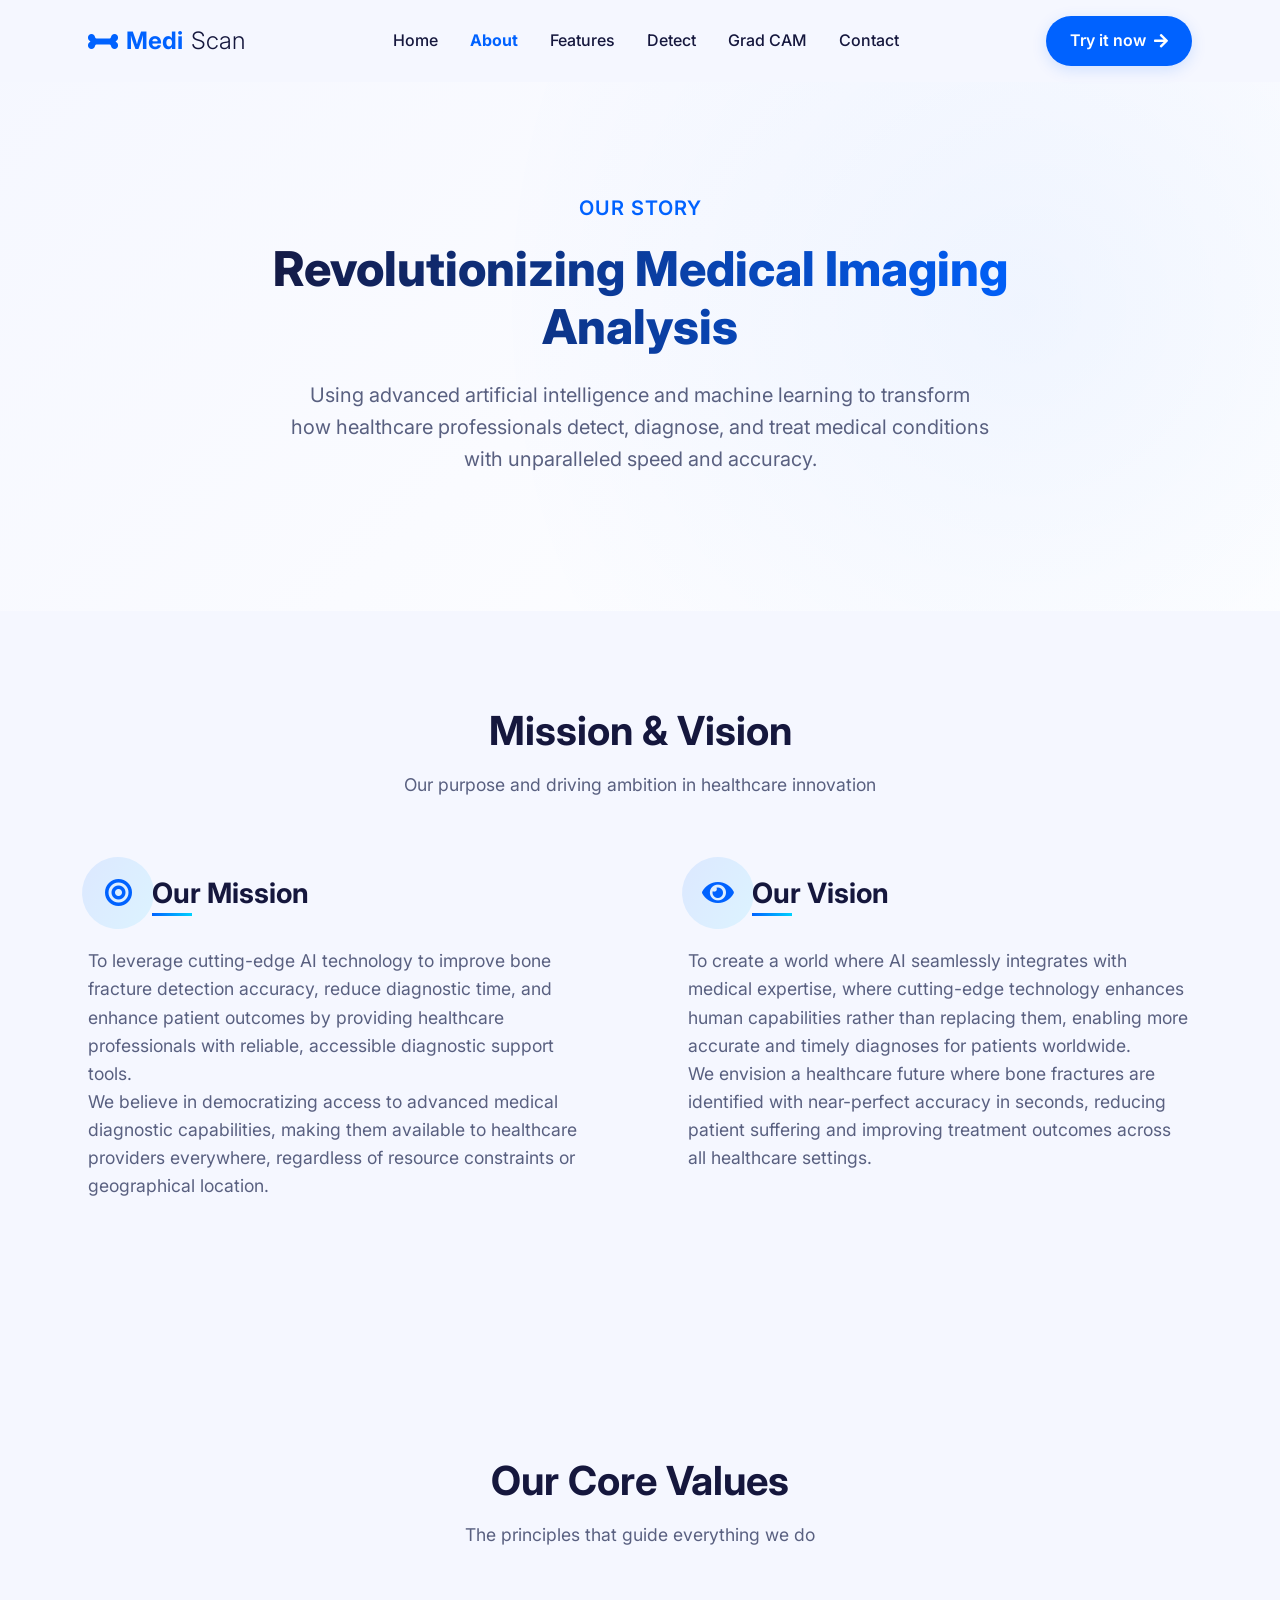
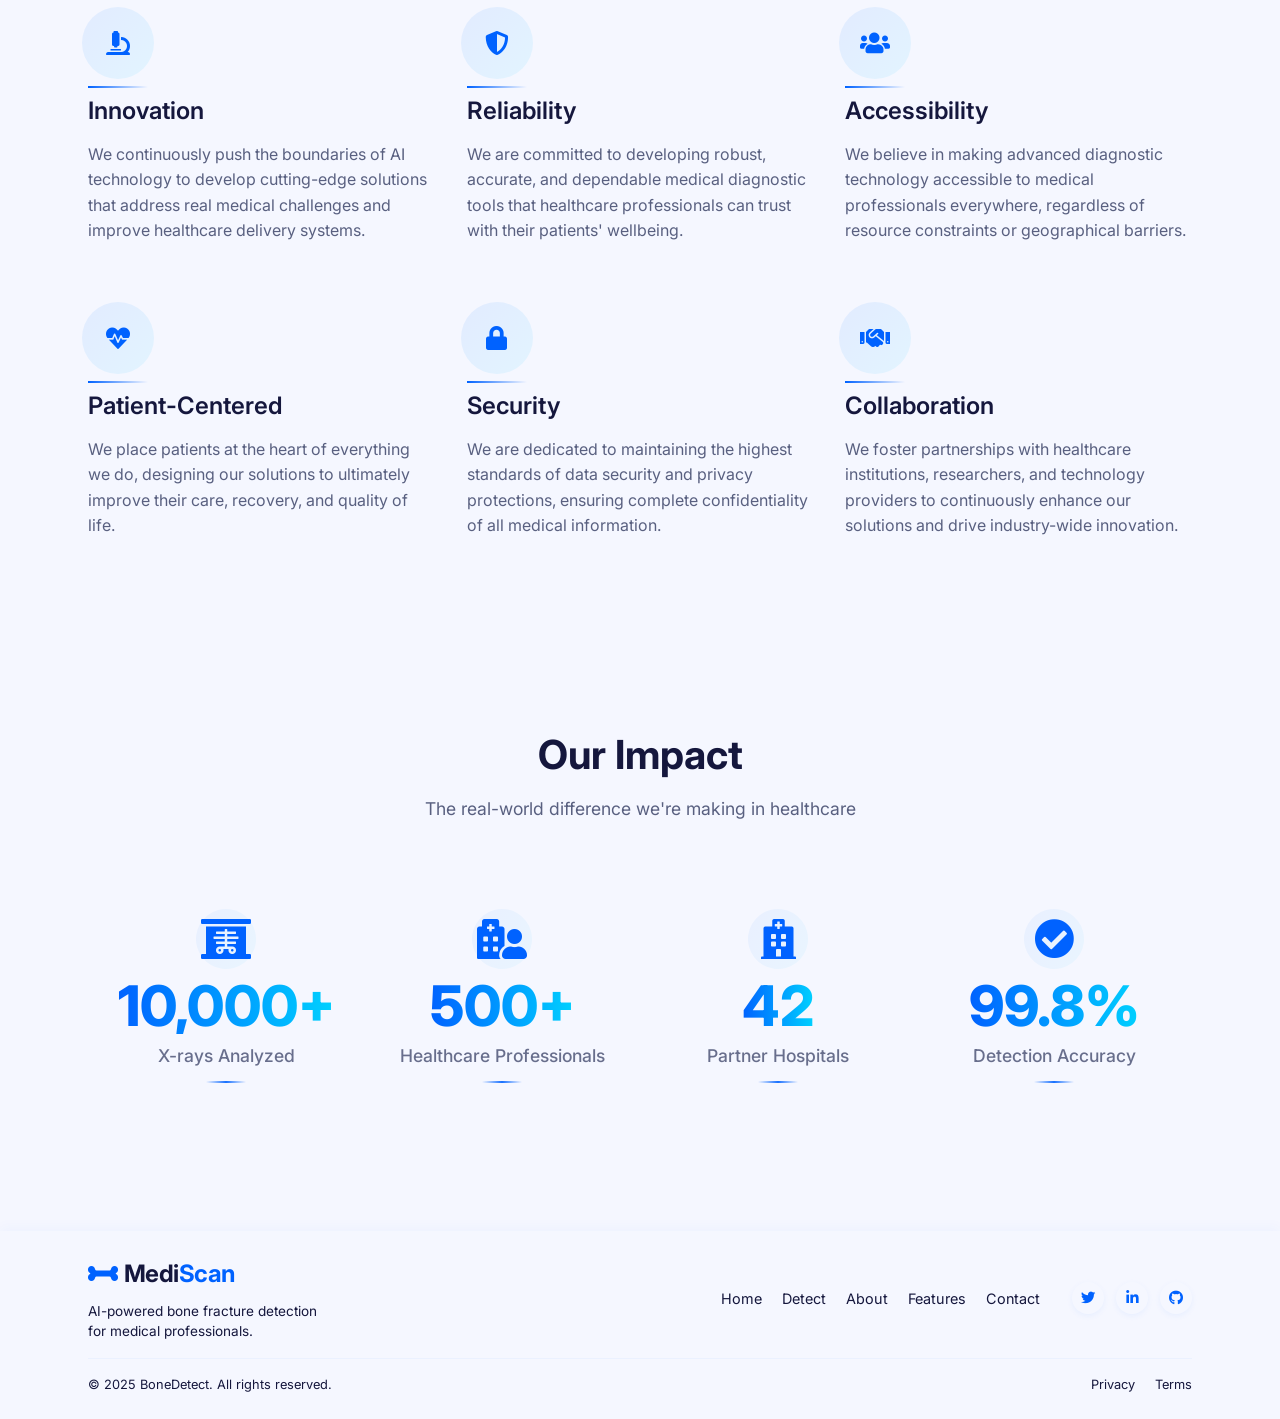
==== commit 0d9632fc: "Minor Chnages" ====
--- a/frontend/about.html
+++ b/frontend/about.html
@@ -6,31 +6,45 @@
     <title>MediScan | About Us</title>
     <link rel="stylesheet" href="styles.css" />
     <link rel="stylesheet" href="footer-styles.css" />
-    <link rel="preconnect" href="https://fonts.googleapis.com">
-    <link rel="preconnect" href="https://fonts.gstatic.com" crossorigin>
-    <link href="https://fonts.googleapis.com/css2?family=Inter:wght@300;400;500;600;700;800&display=swap" rel="stylesheet">
-    <link rel="stylesheet" href="https://cdnjs.cloudflare.com/ajax/libs/font-awesome/5.15.4/css/all.min.css" />
+    <link rel="preconnect" href="https://fonts.googleapis.com" />
+    <link rel="preconnect" href="https://fonts.gstatic.com" crossorigin />
+    <link
+      href="https://fonts.googleapis.com/css2?family=Inter:wght@300;400;500;600;700;800&display=swap"
+      rel="stylesheet"
+    />
+    <link
+      rel="stylesheet"
+      href="https://cdnjs.cloudflare.com/ajax/libs/font-awesome/5.15.4/css/all.min.css"
+    />
     <style>
       /* Custom About Page Styles */
       .about-hero {
         padding: 12rem 0 6rem;
         position: relative;
         overflow: hidden;
-        background: linear-gradient(135deg, var(--surface-2) 0%, var(--white) 100%);
-      }
-      
+        background: linear-gradient(
+          135deg,
+          var(--surface-2) 0%,
+          var(--white) 100%
+        );
+      }
+
       .about-hero-shape {
         position: absolute;
         top: -50%;
         right: -20%;
         width: 80%;
         height: 200%;
-        background: radial-gradient(circle at center, rgba(0, 98, 255, 0.05) 0%, rgba(234, 239, 255, 0) 70%);
+        background: radial-gradient(
+          circle at center,
+          rgba(0, 98, 255, 0.05) 0%,
+          rgba(234, 239, 255, 0) 70%
+        );
         border-radius: 50%;
         z-index: 0;
         animation: float 10s ease-in-out infinite;
       }
-      
+
       .about-hero-content {
         position: relative;
         z-index: 1;
@@ -38,7 +52,7 @@
         margin: 0 auto;
         text-align: center;
       }
-      
+
       .about-subtitle {
         font-size: 1.25rem;
         color: var(--primary);
@@ -47,7 +61,7 @@
         letter-spacing: 1px;
         text-transform: uppercase;
       }
-      
+
       .about-title {
         font-size: 3rem;
         line-height: 1.2;
@@ -57,7 +71,7 @@
         -webkit-background-clip: text;
         -webkit-text-fill-color: transparent;
       }
-      
+
       .about-description {
         font-size: 1.25rem;
         color: var(--text-light);
@@ -66,34 +80,34 @@
         margin-left: auto;
         margin-right: auto;
       }
-      
+
       .about-section {
         padding: 6rem 0;
         position: relative;
       }
-      
+
       .about-section.bg-light {
         background-color: var(--surface-2);
       }
-      
+
       .section-header {
         text-align: center;
         max-width: 700px;
         margin: 0 auto 4rem;
       }
-      
+
       .section-title {
         font-size: 2.5rem;
         font-weight: 700;
         margin-bottom: 1rem;
         color: var(--text);
       }
-      
+
       .section-subtitle {
         font-size: 1.1rem;
         color: var(--text-light);
       }
-      
+
       /* Mission & Vision Styles - Modern Flowing Design */
       .mission-vision-container {
         display: grid;
@@ -102,7 +116,7 @@
         margin-bottom: 4rem;
         position: relative;
       }
-      
+
       .mission-vision-container::after {
         content: "";
         position: absolute;
@@ -110,13 +124,19 @@
         left: 50%;
         height: 80%;
         width: 1px;
-        background: linear-gradient(to bottom, transparent, var(--primary-light), transparent);
-      }
-      
-      .mission-content, .vision-content {
-        position: relative;
-      }
-      
+        background: linear-gradient(
+          to bottom,
+          transparent,
+          var(--primary-light),
+          transparent
+        );
+      }
+
+      .mission-content,
+      .vision-content {
+        position: relative;
+      }
+
       .mv-icon {
         display: inline-flex;
         align-items: center;
@@ -129,18 +149,22 @@
         position: relative;
         background: none;
       }
-      
+
       .mv-icon::before {
         content: "";
         position: absolute;
         width: 100%;
         height: 100%;
-        background: linear-gradient(135deg, rgba(0, 98, 255, 0.1) 0%, rgba(0, 209, 255, 0.1) 100%);
+        background: linear-gradient(
+          135deg,
+          rgba(0, 98, 255, 0.1) 0%,
+          rgba(0, 209, 255, 0.1) 100%
+        );
         border-radius: 50%;
         transform: scale(1.2) rotate(-15deg);
         z-index: -1;
       }
-      
+
       .mv-title {
         font-size: 1.75rem;
         margin-bottom: 1rem;
@@ -149,7 +173,7 @@
         position: relative;
         display: inline-block;
       }
-      
+
       .mv-title::after {
         content: "";
         position: absolute;
@@ -157,32 +181,36 @@
         left: 0;
         width: 40px;
         height: 3px;
-        background: linear-gradient(90deg, var(--primary) 0%, var(--accent) 100%);
-      }
-      
+        background: linear-gradient(
+          90deg,
+          var(--primary) 0%,
+          var(--accent) 100%
+        );
+      }
+
       .mv-text {
         color: var(--text-light);
         font-size: 1.1rem;
         line-height: 1.6;
       }
-      
+
       /* Values Section - Modern Flowing Design */
       .values-container {
         display: grid;
         grid-template-columns: repeat(6, 1fr);
         gap: 4rem 2rem;
       }
-      
+
       .value-item {
         grid-column: span 2;
         position: relative;
         transition: transform 0.3s ease;
       }
-      
+
       .value-item:hover {
         transform: translateY(-8px);
       }
-      
+
       .value-icon {
         width: 60px;
         height: 60px;
@@ -194,18 +222,22 @@
         position: relative;
         color: var(--primary);
       }
-      
+
       .value-icon::before {
         content: "";
         position: absolute;
         width: 100%;
         height: 100%;
-        background: linear-gradient(135deg, rgba(0, 98, 255, 0.08) 0%, rgba(0, 209, 255, 0.08) 100%);
+        background: linear-gradient(
+          135deg,
+          rgba(0, 98, 255, 0.08) 0%,
+          rgba(0, 209, 255, 0.08) 100%
+        );
         border-radius: 50%;
         transform: scale(1.2);
         z-index: -1;
       }
-      
+
       .value-icon::after {
         content: "";
         position: absolute;
@@ -215,7 +247,7 @@
         bottom: -15px;
         left: 0;
       }
-      
+
       .value-title {
         font-size: 1.5rem;
         margin-bottom: 1rem;
@@ -224,13 +256,13 @@
         position: relative;
         display: inline-block;
       }
-      
+
       .value-description {
         color: var(--text-light);
         font-size: 1rem;
         line-height: 1.6;
       }
-      
+
       /* Timeline Section - Modern Flowing Design */
       .timeline {
         position: relative;
@@ -238,18 +270,23 @@
         margin: 3rem auto;
         padding: 2rem 0;
       }
-      
+
       .timeline::before {
-        content: '';
+        content: "";
         position: absolute;
         top: 0;
         left: 50%;
         margin-left: -1px;
         width: 1px;
         height: 100%;
-        background: linear-gradient(to bottom, transparent, var(--primary), transparent);
-      }
-      
+        background: linear-gradient(
+          to bottom,
+          transparent,
+          var(--primary),
+          transparent
+        );
+      }
+
       .timeline-item {
         position: relative;
         margin-bottom: 6rem;
@@ -257,38 +294,38 @@
         grid-template-columns: 1fr 1fr;
         align-items: center;
       }
-      
+
       .timeline-item:last-child {
         margin-bottom: 0;
       }
-      
+
       .timeline-item:nth-child(odd) .timeline-content {
         grid-column: 2;
         grid-row: 1;
         padding-left: 4rem;
         text-align: left;
       }
-      
+
       .timeline-item:nth-child(even) .timeline-content {
         grid-column: 1;
         grid-row: 1;
         padding-right: 4rem;
         text-align: right;
       }
-      
+
       .timeline-content {
         position: relative;
         transition: transform 0.3s ease;
       }
-      
+
       .timeline-item:nth-child(odd) .timeline-content:hover {
         transform: translateX(10px);
       }
-      
+
       .timeline-item:nth-child(even) .timeline-content:hover {
         transform: translateX(-10px);
       }
-      
+
       .timeline-year {
         position: absolute;
         top: 50%;
@@ -302,29 +339,33 @@
         font-size: 2rem;
         background: none;
       }
-      
+
       .timeline-item:nth-child(odd) .timeline-year {
         left: -80px;
       }
-      
+
       .timeline-item:nth-child(even) .timeline-year {
         right: -80px;
       }
-      
+
       .timeline-item::after {
-        content: '';
+        content: "";
         position: absolute;
         top: 50%;
         left: 50%;
         width: 20px;
         height: 20px;
         border-radius: 50%;
-        background: linear-gradient(135deg, var(--primary) 0%, var(--accent) 100%);
+        background: linear-gradient(
+          135deg,
+          var(--primary) 0%,
+          var(--accent) 100%
+        );
         transform: translate(-50%, -50%);
         z-index: 1;
         box-shadow: 0 0 0 5px rgba(0, 98, 255, 0.1);
       }
-      
+
       .timeline-title {
         font-size: 1.5rem;
         margin-bottom: 0.75rem;
@@ -333,7 +374,7 @@
         position: relative;
         display: inline-block;
       }
-      
+
       .timeline-item:nth-child(odd) .timeline-title::after {
         content: "";
         position: absolute;
@@ -343,7 +384,7 @@
         height: 2px;
         background: linear-gradient(90deg, var(--primary), transparent);
       }
-      
+
       .timeline-item:nth-child(even) .timeline-title::after {
         content: "";
         position: absolute;
@@ -353,13 +394,13 @@
         height: 2px;
         background: linear-gradient(90deg, transparent, var(--primary));
       }
-      
+
       .timeline-description {
         color: var(--text-light);
         font-size: 1rem;
         line-height: 1.6;
       }
-      
+
       /* Stats Section - Modern Flowing Design */
       .stats-row {
         display: flex;
@@ -368,7 +409,7 @@
         position: relative;
         padding: 2rem 0;
       }
-      
+
       .stat-block {
         flex: 1;
         min-width: 200px;
@@ -380,11 +421,11 @@
         align-items: center;
         transition: transform 0.3s ease;
       }
-      
+
       .stat-block:hover {
         transform: translateY(-10px);
       }
-      
+
       .stat-block::after {
         content: "";
         position: absolute;
@@ -392,14 +433,20 @@
         right: 0;
         width: 1px;
         height: 80%;
-        background: linear-gradient(to bottom, transparent, var(--primary-light) 30%, var(--primary-light) 70%, transparent);
+        background: linear-gradient(
+          to bottom,
+          transparent,
+          var(--primary-light) 30%,
+          var(--primary-light) 70%,
+          transparent
+        );
         opacity: 0.5;
       }
-      
+
       .stat-block:last-child::after {
         display: none;
       }
-      
+
       .stat-icon {
         position: relative;
         width: auto;
@@ -414,28 +461,36 @@
         background: none;
         transform: none;
       }
-      
+
       .stat-icon::before {
         content: "";
         position: absolute;
         width: 60px;
         height: 60px;
-        background: linear-gradient(135deg, rgba(0, 98, 255, 0.05) 0%, rgba(0, 209, 255, 0.05) 100%);
+        background: linear-gradient(
+          135deg,
+          rgba(0, 98, 255, 0.05) 0%,
+          rgba(0, 209, 255, 0.05) 100%
+        );
         border-radius: 50%;
         transform: scale(1) rotate(-15deg);
         z-index: -1;
       }
-      
+
       .stat-number {
         font-size: 3.5rem;
         font-weight: 800;
         margin-bottom: 0.5rem;
-        background: linear-gradient(90deg, var(--primary) 0%, var(--accent) 100%);
+        background: linear-gradient(
+          90deg,
+          var(--primary) 0%,
+          var(--accent) 100%
+        );
         -webkit-background-clip: text;
         -webkit-text-fill-color: transparent;
         line-height: 1;
       }
-      
+
       .stat-label {
         color: var(--text-light);
         font-size: 1.1rem;
@@ -443,7 +498,7 @@
         text-align: center;
         position: relative;
       }
-      
+
       .stat-label::after {
         content: "";
         position: absolute;
@@ -452,16 +507,21 @@
         transform: translateX(-50%);
         width: 40px;
         height: 2px;
-        background: linear-gradient(90deg, transparent, var(--primary), transparent);
-      }
-      
+        background: linear-gradient(
+          90deg,
+          transparent,
+          var(--primary),
+          transparent
+        );
+      }
+
       .team-preview {
         margin-top: 5rem;
         text-align: center;
         position: relative;
         padding-top: 3rem;
       }
-      
+
       .team-preview::before {
         content: "";
         position: absolute;
@@ -470,9 +530,14 @@
         transform: translateX(-50%);
         width: 200px;
         height: 1px;
-        background: linear-gradient(90deg, transparent, var(--primary-light), transparent);
-      }
-      
+        background: linear-gradient(
+          90deg,
+          transparent,
+          var(--primary-light),
+          transparent
+        );
+      }
+
       .team-cta {
         display: inline-flex;
         align-items: center;
@@ -490,7 +555,7 @@
         overflow: hidden;
         z-index: 1;
       }
-      
+
       .team-cta::before {
         content: "";
         position: absolute;
@@ -498,69 +563,73 @@
         left: 0;
         width: 0;
         height: 100%;
-        background: linear-gradient(90deg, var(--primary) 0%, var(--primary-dark) 100%);
+        background: linear-gradient(
+          90deg,
+          var(--primary) 0%,
+          var(--primary-dark) 100%
+        );
         transition: all 0.3s ease;
         z-index: -1;
       }
-      
+
       .team-cta:hover {
         color: white;
         transform: translateY(-5px);
         box-shadow: 0 10px 20px rgba(0, 98, 255, 0.15);
       }
-      
+
       .team-cta:hover::before {
         width: 100%;
       }
-      
+
       @media (max-width: 992px) {
         .about-title {
           font-size: 2.5rem;
         }
-        
+
         .mission-vision-container {
           grid-template-columns: 1fr;
           gap: 4rem;
         }
-        
+
         .values-container {
           grid-template-columns: repeat(2, 1fr);
         }
-        
+
         .value-item {
           grid-column: span 1;
         }
       }
-      
+
       @media (max-width: 768px) {
         .about-hero {
           padding: 9rem 0 4rem;
         }
-        
+
         .about-title {
           font-size: 2.2rem;
         }
-        
+
         .about-description {
           font-size: 1.1rem;
         }
-        
+
         .section-title {
           font-size: 2rem;
         }
-        
+
         .values-container {
           grid-template-columns: 1fr;
         }
-        
+
         .timeline::before {
           left: 30px;
         }
-        
+
         .timeline-item {
           grid-template-columns: 1fr;
         }
-        
+
         .timeline-item:nth-child(odd) .timeline-content,
         .timeline-item:nth-child(even) .timeline-content {
           grid-column: 1;
@@ -569,7 +638,7 @@
           padding-right: 0;
           text-align: left;
         }
-        
+
         .timeline-item:nth-child(odd) .timeline-year,
         .timeline-item:nth-child(even) .timeline-year {
           left: 0;
@@ -577,26 +646,26 @@
           transform: none;
           width: 80px;
         }
-        
+
         .timeline-item::after {
           left: 30px;
         }
-        
+
         .stat-block::after {
           display: none;
         }
-        
+
         .stat-block {
           flex-basis: 50%;
         }
       }
-      
+
       @media (max-width: 576px) {
         .stat-block {
           flex-basis: 100%;
         }
       }
-      
+
       /* Animations */
       @keyframes float {
         0% {
@@ -624,9 +693,13 @@
         <div class="container">
           <div class="about-hero-content">
             <p class="about-subtitle">Our Story</p>
-            <h1 class="about-title">Revolutionizing Medical Imaging Analysis</h1>
+            <h1 class="about-title">
+              Revolutionizing Medical Imaging Analysis
+            </h1>
             <p class="about-description">
-              Using advanced artificial intelligence and machine learning to transform how healthcare professionals detect, diagnose, and treat medical conditions with unparalleled speed and accuracy.
+              Using advanced artificial intelligence and machine learning to
+              transform how healthcare professionals detect, diagnose, and treat
+              medical conditions with unparalleled speed and accuracy.
             </p>
           </div>
         </div>
@@ -637,7 +710,9 @@
         <div class="container">
           <div class="section-header">
             <h2 class="section-title">Mission & Vision</h2>
-            <p class="section-subtitle">Our purpose and driving ambition in healthcare innovation</p>
+            <p class="section-subtitle">
+              Our purpose and driving ambition in healthcare innovation
+            </p>
           </div>
 
           <div class="mission-vision-container">
@@ -647,10 +722,16 @@
               </div>
               <h3 class="mv-title">Our Mission</h3>
               <p class="mv-text">
-                To leverage cutting-edge AI technology to improve bone fracture detection accuracy, reduce diagnostic time, and enhance patient outcomes by providing healthcare professionals with reliable, accessible diagnostic support tools.
+                To leverage cutting-edge AI technology to improve bone fracture
+                detection accuracy, reduce diagnostic time, and enhance patient
+                outcomes by providing healthcare professionals with reliable,
+                accessible diagnostic support tools.
               </p>
               <p class="mv-text">
-                We believe in democratizing access to advanced medical diagnostic capabilities, making them available to healthcare providers everywhere, regardless of resource constraints or geographical location.
+                We believe in democratizing access to advanced medical
+                diagnostic capabilities, making them available to healthcare
+                providers everywhere, regardless of resource constraints or
+                geographical location.
               </p>
             </div>
 
@@ -660,10 +741,16 @@
               </div>
               <h3 class="mv-title">Our Vision</h3>
               <p class="mv-text">
-                To create a world where AI seamlessly integrates with medical expertise, where cutting-edge technology enhances human capabilities rather than replacing them, enabling more accurate and timely diagnoses for patients worldwide.
+                To create a world where AI seamlessly integrates with medical
+                expertise, where cutting-edge technology enhances human
+                capabilities rather than replacing them, enabling more accurate
+                and timely diagnoses for patients worldwide.
               </p>
               <p class="mv-text">
-                We envision a healthcare future where bone fractures are identified with near-perfect accuracy in seconds, reducing patient suffering and improving treatment outcomes across all healthcare settings.
+                We envision a healthcare future where bone fractures are
+                identified with near-perfect accuracy in seconds, reducing
+                patient suffering and improving treatment outcomes across all
+                healthcare settings.
               </p>
             </div>
           </div>
@@ -675,7 +762,9 @@
         <div class="container">
           <div class="section-header">
             <h2 class="section-title">Our Core Values</h2>
-            <p class="section-subtitle">The principles that guide everything we do</p>
+            <p class="section-subtitle">
+              The principles that guide everything we do
+            </p>
           </div>
 
           <div class="values-container">
@@ -685,7 +774,9 @@
               </div>
               <h3 class="value-title">Innovation</h3>
               <p class="value-description">
-                We continuously push the boundaries of AI technology to develop cutting-edge solutions that address real medical challenges and improve healthcare delivery systems.
+                We continuously push the boundaries of AI technology to develop
+                cutting-edge solutions that address real medical challenges and
+                improve healthcare delivery systems.
               </p>
             </div>
 
@@ -695,7 +786,9 @@
               </div>
               <h3 class="value-title">Reliability</h3>
               <p class="value-description">
-                We are committed to developing robust, accurate, and dependable medical diagnostic tools that healthcare professionals can trust with their patients' wellbeing.
+                We are committed to developing robust, accurate, and dependable
+                medical diagnostic tools that healthcare professionals can trust
+                with their patients' wellbeing.
               </p>
             </div>
 
@@ -705,7 +798,9 @@
               </div>
               <h3 class="value-title">Accessibility</h3>
               <p class="value-description">
-                We believe in making advanced diagnostic technology accessible to medical professionals everywhere, regardless of resource constraints or geographical barriers.
+                We believe in making advanced diagnostic technology accessible
+                to medical professionals everywhere, regardless of resource
+                constraints or geographical barriers.
               </p>
             </div>
 
@@ -715,7 +810,9 @@
               </div>
               <h3 class="value-title">Patient-Centered</h3>
               <p class="value-description">
-                We place patients at the heart of everything we do, designing our solutions to ultimately improve their care, recovery, and quality of life.
+                We place patients at the heart of everything we do, designing
+                our solutions to ultimately improve their care, recovery, and
+                quality of life.
               </p>
             </div>
 
@@ -725,7 +822,9 @@
               </div>
               <h3 class="value-title">Security</h3>
               <p class="value-description">
-                We are dedicated to maintaining the highest standards of data security and privacy protections, ensuring complete confidentiality of all medical information.
+                We are dedicated to maintaining the highest standards of data
+                security and privacy protections, ensuring complete
+                confidentiality of all medical information.
               </p>
             </div>
 
@@ -735,60 +834,10 @@
               </div>
               <h3 class="value-title">Collaboration</h3>
               <p class="value-description">
-                We foster partnerships with healthcare institutions, researchers, and technology providers to continuously enhance our solutions and drive industry-wide innovation.
+                We foster partnerships with healthcare institutions,
+                researchers, and technology providers to continuously enhance
+                our solutions and drive industry-wide innovation.
               </p>
-            </div>
-          </div>
-        </div>
-      </section>
-
-      <!-- TIMELINE SECTION -->
-      <section class="about-section">
-        <div class="container">
-          <div class="section-header">
-            <h2 class="section-title">Our Journey</h2>
-            <p class="section-subtitle">The evolution of MediScan from concept to reality</p>
-          </div>
-
-          <div class="timeline">
-            <div class="timeline-item">
-              <div class="timeline-content">
-                <h3 class="timeline-title">Research Begins</h3>
-                <p class="timeline-description">
-                  Initial research on leveraging deep learning for bone fracture detection. Our team compiled and annotated our first dataset of X-ray images to begin training our AI models.
-                </p>
-              </div>
-              <div class="timeline-year">2022</div>
-            </div>
-
-            <div class="timeline-item">
-              <div class="timeline-content">
-                <h3 class="timeline-title">Prototype Development</h3>
-                <p class="timeline-description">
-                  The first prototype of MediScan was developed with our YOLOv8-based detection algorithm. Initial testing with selected medical partners showed promising results with 95% accuracy.
-                </p>
-              </div>
-              <div class="timeline-year">2023</div>
-            </div>
-
-            <div class="timeline-item">
-              <div class="timeline-content">
-                <h3 class="timeline-title">Expanded Capabilities</h3>
-                <p class="timeline-description">
-                  Enhanced our AI model with Grad CAM visualization for better interpretability. We expanded detection capabilities to cover multiple types of fractures with improved accuracy reaching 97%.
-                </p>
-              </div>
-              <div class="timeline-year">2024</div>
-            </div>
-
-            <div class="timeline-item">
-              <div class="timeline-content">
-                <h3 class="timeline-title">Official Launch</h3>
-                <p class="timeline-description">
-                  Official release of the comprehensive MediScan platform with web-based access, making our technology available to medical professionals worldwide with 99.8% accuracy.
-                </p>
-              </div>
-              <div class="timeline-year">2025</div>
             </div>
           </div>
         </div>
@@ -799,7 +848,9 @@
         <div class="container">
           <div class="section-header">
             <h2 class="section-title">Our Impact</h2>
-            <p class="section-subtitle">The real-world difference we're making in healthcare</p>
+            <p class="section-subtitle">
+              The real-world difference we're making in healthcare
+            </p>
           </div>
 
           <div class="stats-row">
@@ -834,12 +885,6 @@
               <div class="stat-number">99.8%</div>
               <div class="stat-label">Detection Accuracy</div>
             </div>
-          </div>
-
-          <div class="team-preview">
-            <a href="team.html" class="team-cta">
-              Meet Our Team <i class="fas fa-arrow-right"></i>
-            </a>
           </div>
         </div>
       </section>
@@ -853,22 +898,27 @@
     <script src="footer-handler.js"></script>
     <script>
       // Animation on scroll
-      const animatedSections = document.querySelectorAll('.mission-content, .vision-content, .value-item, .timeline-item, .stat-block');
-      
-      const observer = new IntersectionObserver((entries) => {
-        entries.forEach(entry => {
-          if (entry.isIntersecting) {
-            entry.target.style.opacity = '1';
-            entry.target.style.transform = 'translateY(0)';
-            observer.unobserve(entry.target);
-          }
-        });
-      }, { threshold: 0.15 });
-      
-      animatedSections.forEach(el => {
-        el.style.opacity = '0';
-        el.style.transform = 'translateY(30px)';
-        el.style.transition = 'opacity 0.6s ease, transform 0.6s ease';
+      const animatedSections = document.querySelectorAll(
+        ".mission-content, .vision-content, .value-item, .timeline-item, .stat-block"
+      );
+
+      const observer = new IntersectionObserver(
+        (entries) => {
+          entries.forEach((entry) => {
+            if (entry.isIntersecting) {
+              entry.target.style.opacity = "1";
+              entry.target.style.transform = "translateY(0)";
+              observer.unobserve(entry.target);
+            }
+          });
+        },
+        { threshold: 0.15 }
+      );
+
+      animatedSections.forEach((el) => {
+        el.style.opacity = "0";
+        el.style.transform = "translateY(30px)";
+        el.style.transition = "opacity 0.6s ease, transform 0.6s ease";
         observer.observe(el);
       });
     </script>
